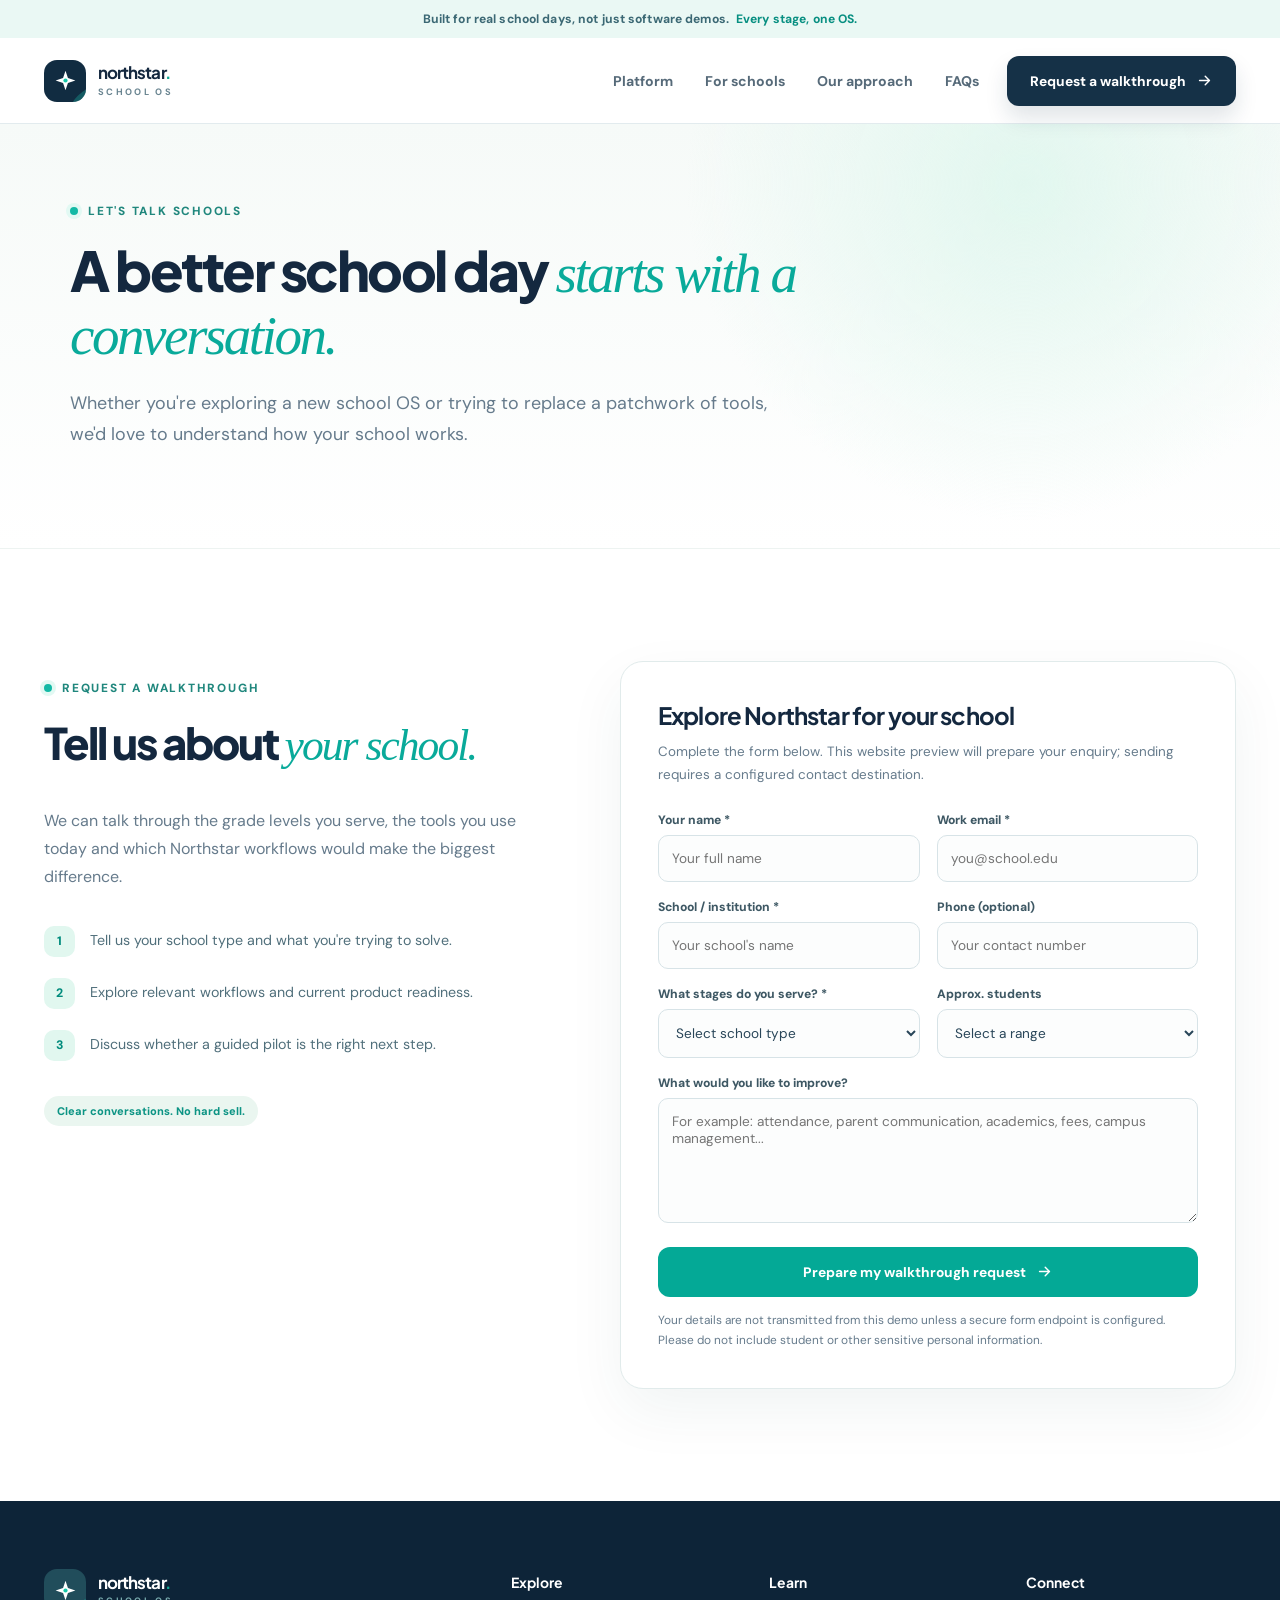
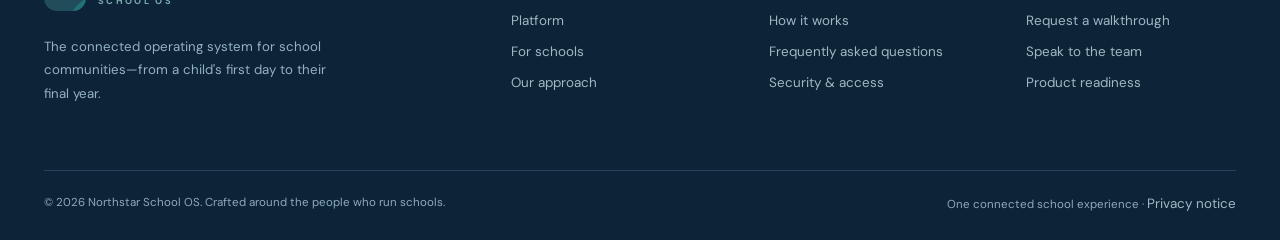
==== contact.html @ 140eb9c6 "Publish Northstar School OS marketing website" ====
<!doctype html><html lang="en"><head><meta charset="utf-8"><meta name="viewport" content="width=device-width, initial-scale=1"><meta name="theme-color" content="#14283f"><meta name="description" content="Explore Northstar School OS with a walkthrough conversation tailored to your school."><title>Request a Walkthrough | Northstar School OS</title><link rel="icon" type="image/svg+xml" href="assets/favicon.svg"><link rel="stylesheet" href="assets/styles.css"><script src="assets/site.js" defer></script></head><body><div class="topbar">Built for real school days, not just software demos. <span>Every stage, one OS.</span></div>
<header class="nav-wrap"><nav class="nav container" aria-label="Main navigation"><a class="logo" href="index.html" aria-label="Northstar School OS home"><span class="logo-mark"><svg width="23" height="23" viewBox="0 0 24 24" fill="none" aria-hidden="true"><path d="M12 1.7 14.55 9.45 22.3 12l-7.75 2.55L12 22.3l-2.55-7.75L1.7 12l7.75-2.55L12 1.7Z" fill="currentColor"/><circle cx="12" cy="12" r="2.2" fill="#17c7a9"/></svg></span><span class="logo-copy"><strong>northstar<span style="color:#10a994">.</span></strong><small>SCHOOL OS</small></span></a><div class="nav-links"><a href="platform.html" class="">Platform</a><a href="schools.html" class="">For schools</a><a href="approach.html" class="">Our approach</a><a href="index.html#faqs" class="">FAQs</a></div><div class="nav-actions"><a class="btn primary" href="contact.html">Request a walkthrough <svg width="18" height="18" viewBox="0 0 24 24" fill="none" stroke="currentColor" stroke-width="2" stroke-linecap="round" stroke-linejoin="round" aria-hidden="true"><path d="M5 12h14m-6-6 6 6-6 6"/></svg></a></div><button class="mobile-menu-btn" aria-label="Open menu" aria-expanded="false" aria-controls="mobile-menu" id="menu-toggle"><svg width="22" height="22" viewBox="0 0 24 24" fill="none" stroke="currentColor" stroke-width="2" stroke-linecap="round"><path d="M4 7h16M4 12h16M4 17h16"/></svg></button></nav><div id="mobile-menu" class="mobile-menu" aria-label="Mobile navigation"><a href="platform.html" class="">Platform</a><a href="schools.html" class="">For schools</a><a href="approach.html" class="">Our approach</a><a href="index.html#faqs" class="">FAQs</a><a class="btn primary" href="contact.html">Request a walkthrough <svg width="18" height="18" viewBox="0 0 24 24" fill="none" stroke="currentColor" stroke-width="2" stroke-linecap="round" stroke-linejoin="round" aria-hidden="true"><path d="M5 12h14m-6-6 6 6-6 6"/></svg></a></div></header><main id="main"><section class="page-hero compact"><div class="container"><span class="eyebrow">Let's talk schools</span><h1>A better school day <span class="serif">starts with a conversation.</span></h1><p>Whether you're exploring a new school OS or trying to replace a patchwork of tools, we'd love to understand how your school works.</p></div></section>
<section class="section"><div class="container contact-grid"><div class="contact-aside"><span class="eyebrow">Request a walkthrough</span><h2>Tell us about <span class="serif">your school.</span></h2><p>We can talk through the grade levels you serve, the tools you use today and which Northstar workflows would make the biggest difference.</p><div class="contact-steps"><div><i>1</i><p>Tell us your school type and what you're trying to solve.</p></div><div><i>2</i><p>Explore relevant workflows and current product readiness.</p></div><div><i>3</i><p>Discuss whether a guided pilot is the right next step.</p></div></div><span class="label-chip">Clear conversations. No hard sell.</span></div><div class="contact-form"><h3>Explore Northstar for your school</h3><p class="form-intro">Complete the form below. This website preview will prepare your enquiry; sending requires a configured contact destination.</p><form id="enquiry-form"><div class="form-grid"><div class="field"><label for="fullName">Your name *</label><input required id="fullName" name="fullName" autocomplete="name" placeholder="Your full name" maxlength="100"></div><div class="field"><label for="workEmail">Work email *</label><input required type="email" id="workEmail" name="workEmail" autocomplete="email" placeholder="you@school.edu" maxlength="150"></div><div class="field"><label for="schoolName">School / institution *</label><input required id="schoolName" name="schoolName" placeholder="Your school's name" maxlength="140"></div><div class="field"><label for="phone">Phone (optional)</label><input type="tel" id="phone" name="phone" autocomplete="tel" placeholder="Your contact number" maxlength="25"></div><div class="field"><label for="schoolType">What stages do you serve? *</label><select required id="schoolType" name="schoolType"><option value="" disabled selected>Select school type</option><option>Preschool / early years</option><option>Primary school</option><option>Middle / secondary</option><option>K–12 / all-through school</option><option>School group / multiple campuses</option><option>Other</option></select></div><div class="field"><label for="studentCount">Approx. students</label><select id="studentCount" name="studentCount"><option value="">Select a range</option><option>Under 200</option><option>200–500</option><option>501–1,000</option><option>1,001–3,000</option><option>3,000+</option></select></div><div class="field full"><label for="needs">What would you like to improve?</label><textarea id="needs" name="needs" maxlength="1600" placeholder="For example: attendance, parent communication, academics, fees, campus management..."></textarea></div></div><div class="form-foot"><button class="btn green" type="submit">Prepare my walkthrough request <svg width="18" height="18" viewBox="0 0 24 24" fill="none" stroke="currentColor" stroke-width="2" stroke-linecap="round" stroke-linejoin="round" aria-hidden="true"><path d="M5 12h14m-6-6 6 6-6 6"/></svg></button><p>Your details are not transmitted from this demo unless a secure form endpoint is configured. Please do not include student or other sensitive personal information.</p></div><div class="form-message" id="form-message" role="status" aria-live="polite"></div></form></div></div></section></main><footer class="footer"><div class="container"><div class="footer-grid"><div><a class="logo" href="index.html" aria-label="Northstar School OS home"><span class="logo-mark"><svg width="23" height="23" viewBox="0 0 24 24" fill="none" aria-hidden="true"><path d="M12 1.7 14.55 9.45 22.3 12l-7.75 2.55L12 22.3l-2.55-7.75L1.7 12l7.75-2.55L12 1.7Z" fill="currentColor"/><circle cx="12" cy="12" r="2.2" fill="#17c7a9"/></svg></span><span class="logo-copy"><strong>northstar<span style="color:#10a994">.</span></strong><small>SCHOOL OS</small></span></a><p class="footer-about">The connected operating system for school communities—from a child's first day to their final year.</p></div><div><h4>Explore</h4><a href="platform.html">Platform</a><a href="schools.html">For schools</a><a href="approach.html">Our approach</a></div><div><h4>Learn</h4><a href="index.html#how-it-works">How it works</a><a href="index.html#faqs">Frequently asked questions</a><a href="platform.html#security">Security & access</a></div><div><h4>Connect</h4><a href="contact.html">Request a walkthrough</a><a href="contact.html">Speak to the team</a><a href="platform.html#roadmap">Product readiness</a></div></div><div class="footer-bottom"><span>© <span id="year">2026</span> Northstar School OS. Crafted around the people who run schools.</span><span>One connected school experience · <a href="privacy.html">Privacy notice</a></span></div></div></footer></body></html>
---- assets/styles.css ----
@import url('https://fonts.googleapis.com/css2?family=DM+Sans:wght@400;500;600;700&family=Plus+Jakarta+Sans:wght@400;500;600;700;800&display=swap');
:root{--ink:#14283f;--ink2:#21364f;--muted:#667b8c;--line:#dce7eb;--cream:#f8faf8;--aqua:#09aa9a;--aqua2:#d9f5ef;--blue:#e9f1fa;--peach:#f8e9dd;--white:#fff;--dark:#10253c;--shadow:0 26px 80px rgba(26,59,76,.12);--radius:24px}*{box-sizing:border-box}html{scroll-behavior:smooth}body{margin:0;color:var(--ink);font-family:'DM Sans',Arial,sans-serif;background:#fff;-webkit-font-smoothing:antialiased}h1,h2,h3,h4,p{margin-top:0}h1,h2,h3,h4{font-family:'Plus Jakarta Sans',Arial,sans-serif;letter-spacing:-.045em}h1{font-size:clamp(3.15rem,5.2vw,5.75rem);line-height:1.06;font-weight:800}h2{font-size:clamp(2.25rem,3.45vw,3.9rem);line-height:1.13;font-weight:800}h3{font-size:1.3rem;line-height:1.35;letter-spacing:-.035em}p{line-height:1.75;color:var(--muted)}a{color:inherit;text-decoration:none}button,input,textarea,select{font:inherit}button{cursor:pointer}button:disabled{opacity:.6;cursor:not-allowed}:focus-visible{outline:3px solid #31c6ba;outline-offset:3px}.container{width:min(1192px,calc(100% - 64px));margin:0 auto}.serif{font-family:Georgia,serif;font-weight:400;font-style:italic;color:var(--aqua)}.eyebrow{display:inline-flex;align-items:center;gap:10px;margin-bottom:22px;font-size:.74rem;font-weight:800;letter-spacing:.15em;text-transform:uppercase;color:#20877d}.eyebrow:before{content:"";width:8px;height:8px;background:#13b9a5;border-radius:50%;box-shadow:0 0 0 4px #e2f9f3}.eyebrow.dark{color:#a4e6dc}.eyebrow.dark:before{box-shadow:0 0 0 4px #1d4b56}.topbar{height:38px;display:flex;justify-content:center;align-items:center;color:#3b6874;background:#eaf8f4;font-size:.76rem;font-weight:700;letter-spacing:.01em}.topbar span{margin-left:7px;color:#078f81}.nav-wrap{height:86px;background:rgba(255,255,255,.94);position:sticky;top:0;z-index:30;border-bottom:1px solid rgba(219,231,234,.8);backdrop-filter:blur(15px)}.nav{height:100%;display:flex;justify-content:space-between;align-items:center;gap:28px}.logo{display:inline-flex;align-items:center;gap:12px;min-width:max-content}.logo-mark{display:inline-grid;place-items:center;width:42px;height:42px;border-radius:13px;background:#112c41;color:#fff;position:relative;overflow:hidden}.logo-mark:after{content:"";position:absolute;width:52px;height:52px;left:23px;top:25px;border:11px solid rgba(31,209,184,.28);border-radius:50%}.logo-mark svg{position:relative;z-index:1}.logo-copy strong{display:block;font-family:'Plus Jakarta Sans';font-size:1.06rem;letter-spacing:-.055em;line-height:1.1}.logo-copy small{display:block;color:#6a8591;font-weight:700;font-size:.58rem;letter-spacing:.25em;margin-top:4px}.nav-links{display:flex;gap:32px;align-items:center;margin-left:auto}.nav-links a{color:#566a79;font-size:.88rem;font-weight:700;transition:.2s}.nav-links a:hover,.nav-links a.active{color:#058d80}.nav-actions{display:flex;align-items:center;gap:11px}.btn{display:inline-flex;justify-content:center;align-items:center;gap:10px;min-height:50px;padding:0 22px;border-radius:12px;border:1px solid transparent;font-weight:800;font-size:.86rem;transition:.23s;text-align:center;white-space:nowrap}.btn:hover{transform:translateY(-2px)}.btn.primary{background:#153147;color:#fff;box-shadow:0 12px 22px rgba(17,47,70,.13)}.btn.primary:hover{background:#1f485e}.btn.green{background:#04a996;color:#fff}.btn.green:hover{background:#069582}.btn.light{background:white;border-color:#d8e5e9;color:#204053}.btn.text{padding:0;background:none;color:#167f77;min-height:42px}.btn svg,.text-link svg{width:17px;height:17px}.mobile-menu-btn{border:0;background:#eaf4f2;border-radius:11px;width:43px;height:43px;color:#173d49;display:none;align-items:center;justify-content:center}.mobile-menu{display:none}.hero{position:relative;overflow:hidden;padding:92px 0 106px;background:radial-gradient(circle at 80% 22%,#e1f9f2 0%,transparent 34%),linear-gradient(180deg,#f8fcfa 0%,#fff 90%)}.hero .container{display:grid;grid-template-columns:minmax(0,1fr) minmax(0,1.04fr);align-items:center;gap:54px}.hero h1{margin-bottom:24px}.hero p.lead{font-size:1.09rem;line-height:1.75;max-width:525px;color:#5e7280}.hero .hero-ctas{display:flex;gap:12px;flex-wrap:wrap;margin:30px 0 32px}.hero-mini{display:flex;align-items:center;gap:16px;font-size:.82rem;color:#657d88}.hero-mini svg{width:18px;height:18px;color:#01a994}.mini-line{height:20px;width:1px;background:#d4e1e3}.hero-visual{min-width:0;position:relative;padding:34px 4px 40px 15px}.glow-orb{position:absolute;background:#d6f1e7;width:510px;height:510px;top:-35px;right:-80px;border-radius:50%;z-index:0}.orb-ring{position:absolute;border:1px solid rgba(26,134,127,.19);width:570px;height:570px;top:-65px;right:-110px;border-radius:50%}.dashboard{position:relative;z-index:2;border:1px solid #e2e7e7;border-radius:21px;background:white;box-shadow:var(--shadow);overflow:hidden;transform:rotate(-1.4deg)}.browser-top{height:43px;display:flex;align-items:center;justify-content:space-between;padding:0 16px;background:#f8fafb;border-bottom:1px solid #e7eff2}.browser-dots{display:flex;gap:5px}.browser-dots i{width:7px;height:7px;border-radius:50%;background:#d0dce3}.browser-dots i:first-child{background:#edaa9c}.browser-dots i:nth-child(2){background:#f2d59d}.browser-dots i:nth-child(3){background:#91d3c2}.browser-top span{font-size:.62rem;color:#8198a4;font-weight:700}.dash-shell{display:grid;grid-template-columns:117px 1fr;min-height:368px}.dash-side{background:#f7fafb;border-right:1px solid #e9eff1;padding:20px 10px}.dash-brand{font-family:'Plus Jakarta Sans';font-weight:800;letter-spacing:-.05em;font-size:.84rem;display:flex;align-items:center;gap:5px;margin:0 0 25px 6px}.dash-brand span{color:#00a78d}.dash-nav{display:flex;gap:9px;align-items:center;font-size:.62rem;font-weight:700;color:#8497a2;padding:9px 10px;margin-bottom:7px;border-radius:7px}.dash-nav.active{color:#047e72;background:#dff6f0}.dash-nav b{height:10px;width:10px;border-radius:3px;background:#b5c9ce;display:block}.dash-nav.active b{background:#11ad9e}.dash-main{padding:20px;background:#fff}.dash-head{display:flex;justify-content:space-between;align-items:center;margin-bottom:16px}.dash-head strong{font-size:1rem;letter-spacing:-.04em}.dash-head small{font-size:.61rem;color:#8ba0aa}.dash-badge{padding:6px 8px;background:#dff8f0;border-radius:20px;color:#0b8b76;font-size:.53rem;font-weight:800}.metrics{display:grid;grid-template-columns:repeat(3,1fr);gap:9px}.metric{background:#f5f9fa;border:1px solid #e9eef0;border-radius:10px;padding:11px}.metric span{color:#7993a0;font-size:.55rem;display:block;margin-bottom:6px}.metric strong{color:#19364c;font-size:1.08rem;font-family:'Plus Jakarta Sans';letter-spacing:-.04em}.metric small{color:#129c83;font-size:.54rem}.dash-bottom{display:grid;grid-template-columns:1.16fr .84fr;gap:11px;margin-top:12px}.dash-card{border:1px solid #edf0f2;border-radius:11px;padding:13px;min-width:0}.dash-card header{display:flex;align-items:center;justify-content:space-between;margin-bottom:12px}.dash-card header strong{font-size:.65rem}.dash-card header small{font-size:.51rem;color:#9ab0b8}.bars{height:106px;display:flex;align-items:flex-end;justify-content:space-between;gap:7px;padding-bottom:17px;border-bottom:1px solid #edf2f3}.bar{height:var(--height);flex:1;position:relative;border-radius:4px 4px 0 0;background:#d1e9e5}.bar.highlight{background:linear-gradient(#2fc4a9,#059b8c)}.bar:after{content:attr(data-label);position:absolute;bottom:-14px;left:50%;transform:translateX(-50%);font-size:.46rem;color:#9baab3}.activity{display:flex;gap:8px;align-items:flex-start;margin:12px 0}.activity i{flex:0 0 auto;width:21px;height:21px;background:#e0f4ed;border-radius:7px;display:grid;place-items:center;color:#18a993;font-style:normal;font-size:.65rem}.activity:nth-child(3) i{background:#eaf1ff;color:#598ad4}.activity:nth-child(4) i{background:#fdefe3;color:#c88d52}.activity strong{display:block;font-size:.57rem;line-height:1.45;color:#385467}.activity small{display:block;font-size:.49rem;color:#9aabb3;margin-top:3px}.float-card{position:absolute;z-index:4;background:#fff;border:1px solid #e1ede9;box-shadow:0 15px 45px rgba(18,46,50,.13);border-radius:13px;padding:12px 15px;display:flex;gap:11px;align-items:center;transform:rotate(3deg)}.float-card.left{bottom:18px;left:-20px}.float-card.right{top:37px;right:-30px;transform:rotate(4deg)}.float-card i{width:35px;height:35px;display:grid;place-items:center;background:#e1f8f2;color:#049a82;border-radius:10px;font-size:1.3rem;font-style:normal}.float-card strong{display:block;font-size:.72rem}.float-card small{display:block;font-size:.64rem;color:#789198;margin-top:3px}.visual-disclaimer{position:absolute;bottom:-7px;right:3px;z-index:3;font-size:.63rem;color:#91a5a8}.strip{background:#f4f9f7;padding:29px 0;border-top:1px solid #eaf0ef;border-bottom:1px solid #eaf0ef}.strip-inner{display:flex;align-items:center;gap:42px;justify-content:space-between}.strip-inner>p{font-size:.75rem;color:#87999f;font-weight:800;letter-spacing:.1em;text-transform:uppercase;max-width:160px;line-height:1.6;margin:0}.strip-points{display:flex;gap:38px;align-items:center;flex-wrap:wrap}.strip-points span{display:flex;align-items:center;gap:9px;font-size:.86rem;font-weight:800;color:#456574}.strip-points svg{width:20px;height:20px;color:#089c88}.section{padding:112px 0}.section.alt{background:#f8fbfa}.section-head{max-width:710px;margin-bottom:48px}.section-head.center{text-align:center;margin:0 auto 50px}.section-head p{font-size:1.05rem;max-width:640px}.grid{display:grid;gap:18px}.grid.cols3{grid-template-columns:repeat(3,minmax(0,1fr))}.grid.cols4{grid-template-columns:repeat(4,minmax(0,1fr))}.feature-card{border:1px solid #e4ecee;border-radius:20px;padding:30px;background:white;min-height:244px;transition:.25s;position:relative;overflow:hidden}.feature-card:hover{box-shadow:0 18px 40px rgba(22,48,57,.09);transform:translateY(-3px);border-color:#c8e9de}.icon-box{width:48px;height:48px;display:grid;place-items:center;border-radius:14px;background:#e4f8f1;color:#079d8f;margin-bottom:24px}.icon-box.blue{background:#e8f0ff;color:#5380b9}.icon-box.peach{background:#fff0e5;color:#c58458}.icon-box.purple{background:#f0e9ff;color:#8669b9}.icon-box svg{width:24px;height:24px}.feature-card h3{font-size:1.09rem;margin-bottom:9px}.feature-card p{font-size:.86rem;margin:0;line-height:1.65}.feature-card .tiny-tag{position:absolute;top:32px;right:24px;background:#f1f6f6;color:#8aa0a5;border-radius:6px;font-size:.61rem;font-weight:700;padding:6px 8px}.two-tone{background:linear-gradient(135deg,#e8f7f2,#f8fcfa);border:1px solid #d7ece4;border-radius:28px;padding:60px}.stages-layout{display:grid;grid-template-columns:.8fr 1.2fr;gap:60px;align-items:center}.stages-tabs{display:flex;flex-direction:column;gap:11px}.stage-tab{width:100%;display:flex;justify-content:space-between;align-items:center;text-align:left;padding:19px 20px;background:rgba(255,255,255,.48);color:#547082;border:1px solid transparent;border-radius:12px;font-family:'Plus Jakarta Sans';font-weight:800;transition:.2s}.stage-tab:hover{background:#fff}.stage-tab.active{background:#fff;color:#11384a;border-color:#d5e5e4;box-shadow:0 10px 25px rgba(25,81,70,.07)}.stage-tab .tab-arrow{font-size:1.2rem;color:#8eada9}.stage-panel{background:#fff;padding:40px;border:1px solid #dde9e8;border-radius:22px;min-height:379px;box-shadow:0 16px 42px rgba(23,67,60,.06)}.stage-label{display:inline-flex;border-radius:100px;background:#effaf6;color:#139a86;font-size:.67rem;font-weight:800;padding:7px 12px;text-transform:uppercase;letter-spacing:.08em}.stage-panel h3{font-size:2rem;margin:22px 0 14px}.stage-panel p{max-width:460px}.check-list{list-style:none;margin:26px 0 0;padding:0;display:grid;gap:13px}.check-list li{display:flex;align-items:center;gap:12px;font-size:.87rem;font-weight:700;color:#476374}.check-list li:before{content:'✓';display:inline-grid;place-items:center;flex:0 0 auto;width:21px;height:21px;color:#048e7b;background:#dff8ef;border-radius:100px;font-weight:900}.small-note{font-size:.75rem;color:#889b9f;margin-top:18px}.dark-section{background:#112b42;position:relative;overflow:hidden;color:#fff}.dark-section:before{content:"";position:absolute;width:650px;height:650px;border:1px solid #2b5360;border-radius:50%;right:-330px;top:-240px;box-shadow:0 0 0 85px rgba(43,83,96,.12),0 0 0 170px rgba(43,83,96,.08)}.dark-section h2,.dark-section h3{color:#fff}.dark-section p{color:#b6cbd2}.dark-section .section-head{position:relative}.role-rail{display:flex;flex-wrap:wrap;gap:10px;margin:38px 0 25px;position:relative}.role-tab{padding:12px 18px;background:#1c3b50;color:#a7c3ce;border:1px solid #315369;border-radius:12px;font-size:.87rem;font-weight:800}.role-tab:hover,.role-tab.active{background:#d4f5e9;border-color:#d4f5e9;color:#12685f}.role-panel{background:#17394e;display:grid;grid-template-columns:1fr .9fr;gap:60px;padding:42px;border:1px solid #31576a;border-radius:22px;position:relative;align-items:center}.role-panel h3{font-size:2rem;margin:14px 0}.role-panel ul{list-style:none;padding:0;display:grid;gap:13px;margin:20px 0}.role-panel li{display:flex;gap:11px;color:#d9e8e7;font-size:.89rem;align-items:center}.role-panel li:before{content:'✓';width:22px;height:22px;flex:0 0 auto;display:grid;place-items:center;border-radius:50%;background:#2c6d69;font-size:.75rem}.role-art{min-height:254px;background:#f5faf8;border-radius:16px;padding:20px;color:#234154}.role-art .role-art-top{display:flex;justify-content:space-between;font-size:.75rem;font-weight:800;padding:5px 0 14px;border-bottom:1px solid #dce6e5}.role-art .role-art-top span{color:#00a991}.role-rows{margin-top:14px}.role-row{display:flex;justify-content:space-between;align-items:center;padding:12px 0;border-bottom:1px solid #e4eeee;font-size:.77rem;font-weight:700}.role-row:last-child{border-bottom:0}.role-row span{display:flex;align-items:center;gap:10px}.role-row span i{width:26px;height:26px;border-radius:8px;display:inline-grid;place-items:center;background:#e2f5ee;font-size:.8rem;font-style:normal}.role-row strong{color:#0c9b86;font-size:.71rem}.role-row strong.neutral{color:#6e8d97}.workflow{counter-reset:step;display:grid;grid-template-columns:repeat(4,minmax(0,1fr));gap:20px}.workflow article{position:relative;padding:20px 16px 20px 0}.workflow article:before{counter-increment:step;content:'0' counter(step);color:#05a795;font-size:.79rem;font-family:'Plus Jakarta Sans';font-weight:800;letter-spacing:.1em}.workflow article:after{content:'';position:absolute;top:29px;left:50px;right:0;height:1px;background:#d6e5e3}.workflow article:last-child:after{display:none}.workflow h3{margin:20px 0 12px;font-size:1.18rem}.workflow p{font-size:.85rem}.quote-band{padding:65px 0;background:#eaf8f3;text-align:center}.quote-band blockquote{font-family:'Plus Jakarta Sans';font-size:clamp(1.5rem,2.8vw,2.8rem);font-weight:800;letter-spacing:-.045em;line-height:1.4;max-width:940px;margin:0 auto}.quote-band span{color:#039985}.faq-grid{display:grid;grid-template-columns:.72fr 1.28fr;gap:80px}.faq-list{display:grid;gap:11px}.faq-item{background:#fff;border:1px solid #e3ebed;border-radius:14px;overflow:hidden}.faq-question{width:100%;padding:20px 21px;text-align:left;border:0;background:none;color:#213b4d;font-weight:800;display:flex;justify-content:space-between;align-items:center;gap:20px;font-size:.94rem}.faq-question svg{flex:0 0 auto;width:18px;height:18px;transition:transform .2s}.faq-item.open .faq-question svg{transform:rotate(45deg)}.faq-answer{display:none;padding:0 21px 20px;color:#617784;font-size:.88rem;line-height:1.7}.faq-item.open .faq-answer{display:block}.cta-area{padding:85px 0;background:#f9fbfb}.cta-panel{background:linear-gradient(115deg,#12334a,#174b58);padding:70px 80px;border-radius:26px;color:#fff;position:relative;overflow:hidden;display:flex;align-items:center;justify-content:space-between;gap:50px}.cta-panel:after{content:'✦';position:absolute;font-size:360px;line-height:1;color:#3a7773;right:21%;top:-140px;opacity:.16;pointer-events:none}.cta-panel h2{font-size:clamp(2rem,3.3vw,3.5rem);margin:0 0 18px;max-width:640px}.cta-panel p{color:#bdced3;margin:0;max-width:490px}.cta-panel .btn{z-index:1;position:relative;flex:0 0 auto}.footer{background:#0d2438;padding:68px 0 28px;color:#fff}.footer-grid{display:grid;grid-template-columns:2fr repeat(3,1fr);gap:48px}.footer .logo-mark{background:#214d5b}.footer .logo-copy small{color:#78aaad}.footer-about{font-size:.83rem;color:#95b2bf;max-width:290px;margin-top:24px}.footer h4{font-size:.87rem;letter-spacing:0;margin:5px 0 21px}.footer a:not(.logo){display:block;color:#9fb9c3;font-size:.84rem;margin:0 0 14px}.footer a:hover{color:#fff}.footer-bottom{display:flex;justify-content:space-between;gap:24px;border-top:1px solid #274257;margin-top:52px;padding-top:24px;color:#8dabb8;font-size:.72rem}.footer-bottom a{display:inline!important;margin:0!important}.page-hero{background:radial-gradient(circle at 80% 14%,#e2f7ef,transparent 31%),linear-gradient(#f6faf8,#fff);padding:84px 0 95px;border-bottom:1px solid #edf3f1}.page-hero .container{max-width:1140px}.page-hero h1{max-width:850px;font-size:clamp(3rem,5vw,5.4rem);margin:0 0 22px}.page-hero p{max-width:700px;font-size:1.12rem}.page-hero .hero-ctas{display:flex;gap:12px;margin-top:25px}.page-hero.compact{padding:75px 0 80px}.page-hero.compact h1{font-size:clamp(2.7rem,4.3vw,4.75rem)}.platform-grid{display:grid;grid-template-columns:repeat(2,minmax(0,1fr));gap:19px}.platform-feature{padding:32px;border-radius:20px;border:1px solid #e1ebec;background:#fff;min-height:230px;display:flex;gap:23px}.platform-feature .icon-box{flex:0 0 54px;margin:0}.platform-feature h3{font-size:1.24rem}.platform-feature p{font-size:.88rem}.platform-feature small{display:inline-block;margin-top:4px;font-size:.72rem;font-weight:800;color:#139b8a;letter-spacing:.02em}.callout{background:#eaf8f2;border:1px solid #d4ebe3;padding:35px 42px;border-radius:20px;margin-top:32px;display:flex;justify-content:space-between;align-items:center;gap:30px}.callout p{margin:8px 0 0}.safety-grid{display:grid;grid-template-columns:.85fr 1.15fr;gap:70px;align-items:center}.safety-visual{background:#102b41;border-radius:26px;padding:44px;color:#fff;min-height:390px;position:relative;overflow:hidden}.safety-visual:before{content:'';position:absolute;inset:30px;border:1px solid #36576b;border-radius:23px}.safety-visual .lock{width:75px;height:75px;background:#2a5762;display:grid;place-items:center;margin:23px auto 30px;border-radius:23px;color:#9defd9}.safety-visual .lock svg{width:37px;height:37px}.safety-visual h3{text-align:center;font-size:1.65rem;max-width:300px;margin:0 auto 20px;line-height:1.4}.safety-visual p{text-align:center;font-size:.85rem;color:#afc9ce}.safety-visual .pill-row{display:flex;justify-content:center;gap:8px;flex-wrap:wrap;margin-top:28px}.safety-visual .pill-row span{font-size:.68rem;color:#b2eade;border:1px solid #42756d;padding:9px 11px;border-radius:50px}.content-list{display:grid;gap:20px;margin-top:30px}.content-list div{display:flex;gap:16px}.content-list .icon-box{margin:0;flex:0 0 42px;width:42px;height:42px;border-radius:12px}.content-list h3{margin-bottom:5px;font-size:1.04rem}.content-list p{font-size:.85rem;margin:0}.solution-cards{display:grid;grid-template-columns:repeat(3,1fr);gap:18px}.solution-card{padding:32px;border-radius:21px;border:1px solid #e0eae9;background:#fff}.solution-card h3{font-size:1.45rem}.solution-card p{font-size:.89rem}.solution-card ul{list-style:none;padding:0;margin:22px 0;display:grid;gap:12px}.solution-card li{font-size:.84rem;color:#435c6a;display:flex;gap:8px;align-items:flex-start}.solution-card li:before{content:'✦';color:#13af9c}.solution-card .text-link{color:#079784;font-size:.85rem;font-weight:800}.solution-card.featured{background:#12354a;color:white;border-color:#12354a}.solution-card.featured p,.solution-card.featured li{color:#c1d7d7}.solution-card.featured .text-link{color:#80e6cf}.solution-card.featured .icon-box{background:#24566a;color:#90edce}.outcome-columns{display:grid;grid-template-columns:repeat(2,1fr);gap:28px}.outcome{display:flex;align-items:start;gap:18px;padding:22px;background:#fff;border:1px solid #e3efee;border-radius:16px}.outcome .icon-box{flex:0 0 43px;width:43px;height:43px;margin:0;border-radius:12px}.outcome h3{font-size:1.1rem;margin-bottom:7px}.outcome p{font-size:.85rem;margin:0}.manifesto{display:grid;grid-template-columns:1fr 1fr;gap:68px;align-items:center}.manifesto-big{background:#e9f7f2;border-radius:27px;padding:55px}.manifesto-big p{font-size:clamp(1.5rem,2.9vw,2.65rem);font-weight:800;font-family:'Plus Jakarta Sans';letter-spacing:-.04em;color:#24465a;line-height:1.42;margin:0}.manifesto-big span{color:#009b8c}.principles{display:grid;gap:15px}.principle{padding:22px 0;border-bottom:1px solid #dfebea;display:flex;gap:19px}.principle span{font-family:'Plus Jakarta Sans';font-size:.85rem;font-weight:800;color:#05a695}.principle h3{margin:0 0 7px}.principle p{font-size:.87rem;margin:0}.contact-grid{display:grid;grid-template-columns:.9fr 1.1fr;gap:72px;align-items:start}.contact-aside{padding-top:15px}.contact-aside h2{font-size:clamp(2.3rem,3.4vw,3.6rem)}.contact-steps{margin:35px 0;display:grid;gap:21px}.contact-steps div{display:flex;gap:15px;align-items:start}.contact-steps i{width:31px;height:31px;display:grid;place-items:center;background:#e1f7ef;color:#028c7d;border-radius:10px;font-weight:800;font-style:normal;flex:0 0 auto;font-size:.77rem}.contact-steps p{margin:2px 0 0;color:#506f7b;font-size:.89rem}.contact-form{padding:37px;background:#fff;border:1px solid #e1ebeb;border-radius:23px;box-shadow:0 22px 60px rgba(23,69,66,.06)}.contact-form h3{font-size:1.5rem;margin-bottom:8px}.form-intro{font-size:.84rem;margin-bottom:25px}.form-grid{display:grid;grid-template-columns:1fr 1fr;gap:17px}.field{display:flex;flex-direction:column;gap:7px}.field.full{grid-column:1/-1}.field label{font-weight:800;font-size:.76rem;color:#3e5864}.field input,.field select,.field textarea{width:100%;border:1px solid #d7e3e7;border-radius:10px;background:#fcfdfd;color:#294659;padding:14px 13px;font-size:.85rem;outline:0;transition:.2s}.field textarea{min-height:125px;resize:vertical}.field input:focus,.field textarea:focus,.field select:focus{border-color:#04a38f;box-shadow:0 0 0 3px #dbf6ef}.form-foot{margin-top:24px}.form-foot button{width:100%}.form-foot p{font-size:.74rem;margin:13px 0 0}.form-message{margin-top:16px;padding:16px;background:#eff9f6;color:#136f62;border:1px solid #bfe6da;border-radius:12px;font-size:.84rem;line-height:1.7;display:none}.form-message.visible{display:block}.label-chip{background:#eaf6f0;color:#0c9484;padding:8px 13px;border-radius:30px;display:inline-flex;font-size:.69rem;font-weight:800;margin-bottom:24px}.legal-content{max-width:760px}.legal-content h2{font-size:2rem;margin:34px 0 14px}.legal-content p,.legal-content li{font-size:.94rem}.legal-content ul{padding-left:23px}.notfound{text-align:center;padding:120px 20px}.notfound h1{font-size:5rem}.muted{color:#7d9299}.text-link{display:inline-flex;align-items:center;gap:7px;font-weight:800;color:#029d8d;font-size:.89rem}.text-link:hover{text-decoration:underline}.mobile-only{display:none}@media (max-width:1080px){.nav-links{gap:20px}.nav-actions .btn{padding:0 15px}.hero .container{gap:20px}.hero-visual{transform:scale(.95);transform-origin:center}.float-card.right{right:-6px}.feature-card{padding:24px}.cta-panel{padding:58px}.footer-grid{gap:30px}}@media (max-width:900px){.container{width:min(100% - 42px,680px)}.nav-links,.nav-actions{display:none}.mobile-menu-btn{display:flex;margin-left:auto}.mobile-menu.open{display:flex;position:absolute;top:86px;left:0;right:0;background:white;flex-direction:column;padding:15px 22px 25px;box-shadow:0 25px 35px rgba(13,42,47,.13);border-bottom:1px solid #e1e9e9}.mobile-menu a{padding:13px 8px;font-size:.95rem;font-weight:800;color:#345366}.mobile-menu .btn{margin-top:10px}.hero{padding:75px 0 65px}.hero .container{grid-template-columns:1fr}.hero h1{max-width:670px}.hero p.lead{max-width:600px}.hero-visual{margin:5px auto 0;max-width:560px;width:100%;transform:none}.grid.cols3{grid-template-columns:repeat(2,1fr)}.grid.cols4{grid-template-columns:repeat(2,1fr)}.strip-inner{gap:22px;align-items:start;flex-direction:column}.stages-layout,.faq-grid,.role-panel,.manifesto,.safety-grid,.contact-grid{grid-template-columns:1fr;gap:35px}.stage-panel{min-height:0}.two-tone{padding:34px}.workflow{grid-template-columns:repeat(2,1fr)}.workflow article:nth-child(2):after{display:none}.footer-grid{grid-template-columns:1fr 1fr}.footer-grid>div:first-child{grid-column:1/-1}.cta-panel{display:block}.cta-panel .btn{margin-top:30px}.platform-grid,.outcome-columns{grid-template-columns:1fr}.solution-cards{grid-template-columns:1fr 1fr}.page-hero{padding:75px 0}.section{padding:80px 0}}@media (max-width:600px){.container{width:calc(100% - 36px)}.topbar{font-size:.62rem}.nav-wrap{height:72px}.nav{gap:8px}.logo-mark{width:38px;height:38px}.logo-copy strong{font-size:.95rem}.mobile-menu.open{top:72px}.hero{padding:59px 0 68px}.hero h1{font-size:clamp(2.55rem,12vw,3.75rem);letter-spacing:-.055em}.hero p.lead{font-size:1rem}.hero .hero-ctas{flex-direction:column;align-items:stretch}.hero-mini{flex-wrap:wrap;gap:11px}.hero-visual{padding:20px 0 28px}.glow-orb{width:350px;height:350px;right:-15px;top:-3px}.orb-ring{width:380px;height:380px;right:-30px;top:-18px}.dashboard{transform:none}.dash-shell{grid-template-columns:82px 1fr;min-height:0}.dash-side{padding:16px 5px}.dash-brand{font-size:.6rem;margin-left:4px}.dash-nav{padding:9px 3px;font-size:.48rem;gap:4px}.dash-nav b{height:7px;width:7px}.dash-main{padding:12px}.dash-head strong{font-size:.78rem}.dash-head small{font-size:.46rem}.dash-badge{font-size:.46rem}.metrics{gap:5px}.metric{padding:7px;border-radius:6px}.metric span{font-size:.47rem}.metric strong{font-size:.79rem}.metric small{font-size:.43rem}.dash-bottom{gap:5px;margin-top:7px}.dash-card{padding:8px;border-radius:6px}.dash-card header strong{font-size:.53rem}.dash-card header small{font-size:.45rem}.bars{gap:3px;height:92px}.activity{margin:8px 0;gap:5px}.activity i{height:15px;width:15px;font-size:.43rem}.activity strong{font-size:.42rem}.activity small{font-size:.38rem}.float-card{padding:7px 9px;gap:6px}.float-card.left{left:-8px;bottom:0}.float-card.right{right:-8px;top:7px}.float-card i{width:24px;height:24px;font-size:.8rem;border-radius:7px}.float-card strong{font-size:.52rem}.float-card small{font-size:.45rem}.visual-disclaimer{bottom:-16px;right:0}.section{padding:71px 0}.section-head{margin-bottom:35px}.section-head h2{font-size:clamp(2.1rem,9vw,3rem)}.grid.cols3,.grid.cols4,.solution-cards{grid-template-columns:1fr}.feature-card{min-height:0;padding:27px}.two-tone{padding:22px;border-radius:20px}.stages-tabs{gap:7px}.stage-tab{padding:15px}.stage-panel{padding:24px}.stage-panel h3{font-size:1.6rem}.dark-section .role-rail{display:grid;grid-template-columns:1fr 1fr}.role-tab{padding:12px 7px;font-size:.76rem}.role-panel{padding:24px;gap:20px}.role-panel h3{font-size:1.65rem}.role-art{min-height:0;padding:15px}.workflow{grid-template-columns:1fr;gap:3px}.workflow article:after{display:none}.quote-band{padding:47px 0}.faq-grid{gap:23px}.cta-area{padding:50px 0}.cta-panel{padding:37px 27px;border-radius:20px}.cta-panel h2{font-size:2.2rem}.footer{padding:55px 0 25px}.footer-grid{grid-template-columns:1fr 1fr;gap:30px 20px}.footer-grid>div:first-child{grid-column:1/-1}.footer-bottom{flex-direction:column;gap:10px}.page-hero{padding:60px 0 64px}.page-hero h1{font-size:clamp(2.5rem,10.5vw,3.75rem)}.page-hero .hero-ctas{flex-direction:column;align-items:stretch}.platform-feature{padding:23px;gap:16px}.platform-feature .icon-box{flex-basis:42px;width:42px;height:42px}.callout{padding:25px;display:block}.callout .btn{margin-top:24px}.safety-visual{padding:27px;min-height:330px}.manifesto-big{padding:32px}.contact-form{padding:22px}.form-grid{grid-template-columns:1fr}.field.full{grid-column:auto}.contact-aside h2{font-size:2.4rem}}
@media(prefers-reduced-motion:reduce){*,*:before,*:after{scroll-behavior:auto!important;transition-duration:.01ms!important;animation-duration:.01ms!important}}
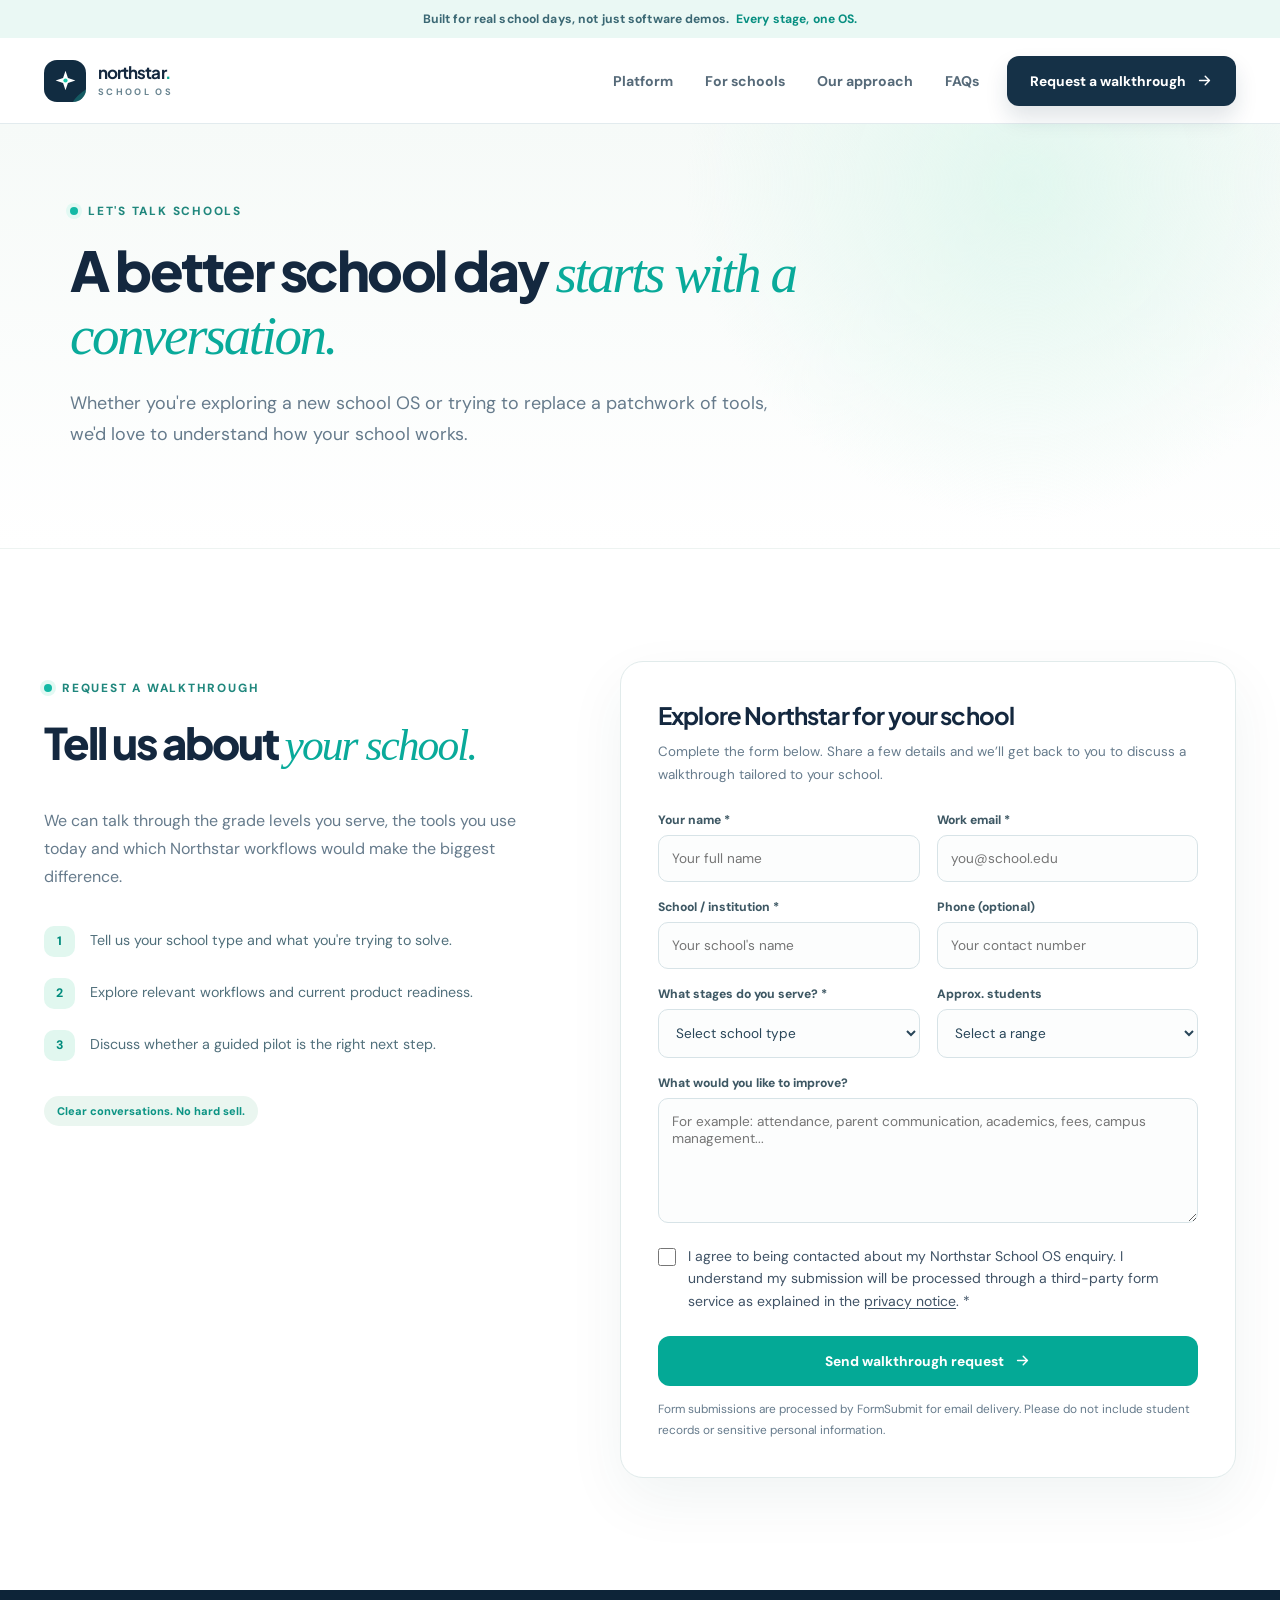
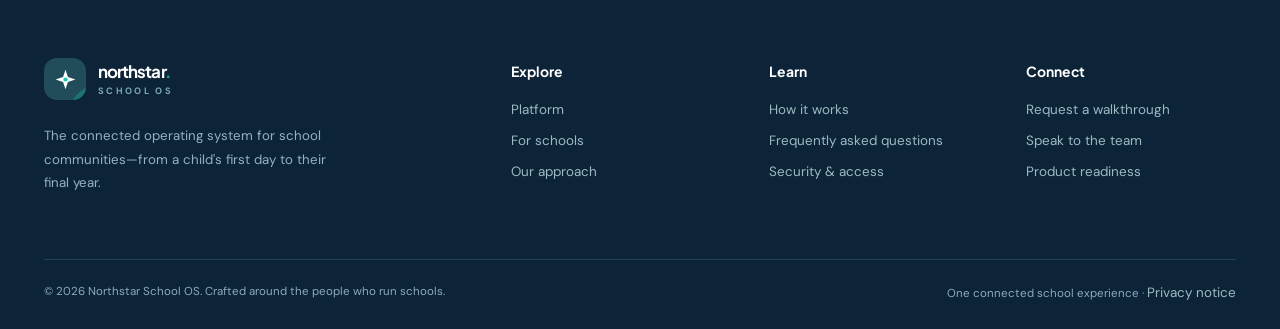
==== commit b1d9081b: "Publish Northstar School OS marketing website" ====
--- a/contact.html
+++ b/contact.html
@@ -1,3 +1,8 @@
 <!doctype html><html lang="en"><head><meta charset="utf-8"><meta name="viewport" content="width=device-width, initial-scale=1"><meta name="theme-color" content="#14283f"><meta name="description" content="Explore Northstar School OS with a walkthrough conversation tailored to your school."><title>Request a Walkthrough | Northstar School OS</title><link rel="icon" type="image/svg+xml" href="assets/favicon.svg"><link rel="stylesheet" href="assets/styles.css"><script src="assets/site.js" defer></script></head><body><div class="topbar">Built for real school days, not just software demos. <span>Every stage, one OS.</span></div>
 <header class="nav-wrap"><nav class="nav container" aria-label="Main navigation"><a class="logo" href="index.html" aria-label="Northstar School OS home"><span class="logo-mark"><svg width="23" height="23" viewBox="0 0 24 24" fill="none" aria-hidden="true"><path d="M12 1.7 14.55 9.45 22.3 12l-7.75 2.55L12 22.3l-2.55-7.75L1.7 12l7.75-2.55L12 1.7Z" fill="currentColor"/><circle cx="12" cy="12" r="2.2" fill="#17c7a9"/></svg></span><span class="logo-copy"><strong>northstar<span style="color:#10a994">.</span></strong><small>SCHOOL OS</small></span></a><div class="nav-links"><a href="platform.html" class="">Platform</a><a href="schools.html" class="">For schools</a><a href="approach.html" class="">Our approach</a><a href="index.html#faqs" class="">FAQs</a></div><div class="nav-actions"><a class="btn primary" href="contact.html">Request a walkthrough <svg width="18" height="18" viewBox="0 0 24 24" fill="none" stroke="currentColor" stroke-width="2" stroke-linecap="round" stroke-linejoin="round" aria-hidden="true"><path d="M5 12h14m-6-6 6 6-6 6"/></svg></a></div><button class="mobile-menu-btn" aria-label="Open menu" aria-expanded="false" aria-controls="mobile-menu" id="menu-toggle"><svg width="22" height="22" viewBox="0 0 24 24" fill="none" stroke="currentColor" stroke-width="2" stroke-linecap="round"><path d="M4 7h16M4 12h16M4 17h16"/></svg></button></nav><div id="mobile-menu" class="mobile-menu" aria-label="Mobile navigation"><a href="platform.html" class="">Platform</a><a href="schools.html" class="">For schools</a><a href="approach.html" class="">Our approach</a><a href="index.html#faqs" class="">FAQs</a><a class="btn primary" href="contact.html">Request a walkthrough <svg width="18" height="18" viewBox="0 0 24 24" fill="none" stroke="currentColor" stroke-width="2" stroke-linecap="round" stroke-linejoin="round" aria-hidden="true"><path d="M5 12h14m-6-6 6 6-6 6"/></svg></a></div></header><main id="main"><section class="page-hero compact"><div class="container"><span class="eyebrow">Let's talk schools</span><h1>A better school day <span class="serif">starts with a conversation.</span></h1><p>Whether you're exploring a new school OS or trying to replace a patchwork of tools, we'd love to understand how your school works.</p></div></section>
-<section class="section"><div class="container contact-grid"><div class="contact-aside"><span class="eyebrow">Request a walkthrough</span><h2>Tell us about <span class="serif">your school.</span></h2><p>We can talk through the grade levels you serve, the tools you use today and which Northstar workflows would make the biggest difference.</p><div class="contact-steps"><div><i>1</i><p>Tell us your school type and what you're trying to solve.</p></div><div><i>2</i><p>Explore relevant workflows and current product readiness.</p></div><div><i>3</i><p>Discuss whether a guided pilot is the right next step.</p></div></div><span class="label-chip">Clear conversations. No hard sell.</span></div><div class="contact-form"><h3>Explore Northstar for your school</h3><p class="form-intro">Complete the form below. This website preview will prepare your enquiry; sending requires a configured contact destination.</p><form id="enquiry-form"><div class="form-grid"><div class="field"><label for="fullName">Your name *</label><input required id="fullName" name="fullName" autocomplete="name" placeholder="Your full name" maxlength="100"></div><div class="field"><label for="workEmail">Work email *</label><input required type="email" id="workEmail" name="workEmail" autocomplete="email" placeholder="you@school.edu" maxlength="150"></div><div class="field"><label for="schoolName">School / institution *</label><input required id="schoolName" name="schoolName" placeholder="Your school's name" maxlength="140"></div><div class="field"><label for="phone">Phone (optional)</label><input type="tel" id="phone" name="phone" autocomplete="tel" placeholder="Your contact number" maxlength="25"></div><div class="field"><label for="schoolType">What stages do you serve? *</label><select required id="schoolType" name="schoolType"><option value="" disabled selected>Select school type</option><option>Preschool / early years</option><option>Primary school</option><option>Middle / secondary</option><option>K–12 / all-through school</option><option>School group / multiple campuses</option><option>Other</option></select></div><div class="field"><label for="studentCount">Approx. students</label><select id="studentCount" name="studentCount"><option value="">Select a range</option><option>Under 200</option><option>200–500</option><option>501–1,000</option><option>1,001–3,000</option><option>3,000+</option></select></div><div class="field full"><label for="needs">What would you like to improve?</label><textarea id="needs" name="needs" maxlength="1600" placeholder="For example: attendance, parent communication, academics, fees, campus management..."></textarea></div></div><div class="form-foot"><button class="btn green" type="submit">Prepare my walkthrough request <svg width="18" height="18" viewBox="0 0 24 24" fill="none" stroke="currentColor" stroke-width="2" stroke-linecap="round" stroke-linejoin="round" aria-hidden="true"><path d="M5 12h14m-6-6 6 6-6 6"/></svg></button><p>Your details are not transmitted from this demo unless a secure form endpoint is configured. Please do not include student or other sensitive personal information.</p></div><div class="form-message" id="form-message" role="status" aria-live="polite"></div></form></div></div></section></main><footer class="footer"><div class="container"><div class="footer-grid"><div><a class="logo" href="index.html" aria-label="Northstar School OS home"><span class="logo-mark"><svg width="23" height="23" viewBox="0 0 24 24" fill="none" aria-hidden="true"><path d="M12 1.7 14.55 9.45 22.3 12l-7.75 2.55L12 22.3l-2.55-7.75L1.7 12l7.75-2.55L12 1.7Z" fill="currentColor"/><circle cx="12" cy="12" r="2.2" fill="#17c7a9"/></svg></span><span class="logo-copy"><strong>northstar<span style="color:#10a994">.</span></strong><small>SCHOOL OS</small></span></a><p class="footer-about">The connected operating system for school communities—from a child's first day to their final year.</p></div><div><h4>Explore</h4><a href="platform.html">Platform</a><a href="schools.html">For schools</a><a href="approach.html">Our approach</a></div><div><h4>Learn</h4><a href="index.html#how-it-works">How it works</a><a href="index.html#faqs">Frequently asked questions</a><a href="platform.html#security">Security & access</a></div><div><h4>Connect</h4><a href="contact.html">Request a walkthrough</a><a href="contact.html">Speak to the team</a><a href="platform.html#roadmap">Product readiness</a></div></div><div class="footer-bottom"><span>© <span id="year">2026</span> Northstar School OS. Crafted around the people who run schools.</span><span>One connected school experience · <a href="privacy.html">Privacy notice</a></span></div></div></footer></body></html>+<section class="section"><div class="container contact-grid"><div class="contact-aside"><span class="eyebrow">Request a walkthrough</span><h2>Tell us about <span class="serif">your school.</span></h2><p>We can talk through the grade levels you serve, the tools you use today and which Northstar workflows would make the biggest difference.</p><div class="contact-steps"><div><i>1</i><p>Tell us your school type and what you're trying to solve.</p></div><div><i>2</i><p>Explore relevant workflows and current product readiness.</p></div><div><i>3</i><p>Discuss whether a guided pilot is the right next step.</p></div></div><span class="label-chip">Clear conversations. No hard sell.</span></div><div class="contact-form"><h3>Explore Northstar for your school</h3><p class="form-intro">Complete the form below. Share a few details and we’ll get back to you to discuss a walkthrough tailored to your school.</p><form id="enquiry-form" method="POST" action="https://formsubmit.co/enquire@northstaros.com">
+<input type="hidden" name="_subject" value="Northstar School OS — New walkthrough enquiry">
+<input type="hidden" name="_template" value="table">
+<input type="hidden" name="_url" value="https://vinayraghavendran16.github.io/northstar-school-os-website/contact.html">
+<input type="hidden" name="_next" value="https://vinayraghavendran16.github.io/northstar-school-os-website/thanks.html">
+<div class="spam-trap" aria-hidden="true"><label for="northstar-hp">Leave blank</label><input type="text" id="northstar-hp" name="_honey" tabindex="-1" autocomplete="off"></div><div class="form-grid"><div class="field"><label for="fullName">Your name *</label><input required id="fullName" name="fullName" autocomplete="name" placeholder="Your full name" maxlength="100"></div><div class="field"><label for="workEmail">Work email *</label><input required type="email" id="workEmail" name="email" autocomplete="email" placeholder="you@school.edu" maxlength="150"></div><div class="field"><label for="schoolName">School / institution *</label><input required id="schoolName" name="schoolName" placeholder="Your school's name" maxlength="140"></div><div class="field"><label for="phone">Phone (optional)</label><input type="tel" id="phone" name="phone" autocomplete="tel" placeholder="Your contact number" maxlength="25"></div><div class="field"><label for="schoolType">What stages do you serve? *</label><select required id="schoolType" name="schoolType"><option value="" disabled selected>Select school type</option><option>Preschool / early years</option><option>Primary school</option><option>Middle / secondary</option><option>K–12 / all-through school</option><option>School group / multiple campuses</option><option>Other</option></select></div><div class="field"><label for="studentCount">Approx. students</label><select id="studentCount" name="studentCount"><option value="">Select a range</option><option>Under 200</option><option>200–500</option><option>501–1,000</option><option>1,001–3,000</option><option>3,000+</option></select></div><div class="field full"><label for="needs">What would you like to improve?</label><textarea id="needs" name="needs" maxlength="1600" placeholder="For example: attendance, parent communication, academics, fees, campus management..."></textarea></div></div><div class="consent-box"><input type="checkbox" name="contactConsent" id="contactConsent" value="Agreed" required><label for="contactConsent">I agree to being contacted about my Northstar School OS enquiry. I understand my submission will be processed through a third-party form service as explained in the <a href="privacy.html">privacy notice</a>. *</label></div><div class="form-foot"><button class="btn green" type="submit">Send walkthrough request <svg width="18" height="18" viewBox="0 0 24 24" fill="none" stroke="currentColor" stroke-width="2" stroke-linecap="round" stroke-linejoin="round" aria-hidden="true"><path d="M5 12h14m-6-6 6 6-6 6"/></svg></button><p>Form submissions are processed by FormSubmit for email delivery. Please do not include student records or sensitive personal information.</p></div><div class="form-message" id="form-message" role="status" aria-live="polite"></div></form></div></div></section></main><footer class="footer"><div class="container"><div class="footer-grid"><div><a class="logo" href="index.html" aria-label="Northstar School OS home"><span class="logo-mark"><svg width="23" height="23" viewBox="0 0 24 24" fill="none" aria-hidden="true"><path d="M12 1.7 14.55 9.45 22.3 12l-7.75 2.55L12 22.3l-2.55-7.75L1.7 12l7.75-2.55L12 1.7Z" fill="currentColor"/><circle cx="12" cy="12" r="2.2" fill="#17c7a9"/></svg></span><span class="logo-copy"><strong>northstar<span style="color:#10a994">.</span></strong><small>SCHOOL OS</small></span></a><p class="footer-about">The connected operating system for school communities—from a child's first day to their final year.</p></div><div><h4>Explore</h4><a href="platform.html">Platform</a><a href="schools.html">For schools</a><a href="approach.html">Our approach</a></div><div><h4>Learn</h4><a href="index.html#how-it-works">How it works</a><a href="index.html#faqs">Frequently asked questions</a><a href="platform.html#security">Security & access</a></div><div><h4>Connect</h4><a href="contact.html">Request a walkthrough</a><a href="contact.html">Speak to the team</a><a href="platform.html#roadmap">Product readiness</a></div></div><div class="footer-bottom"><span>© <span id="year">2026</span> Northstar School OS. Crafted around the people who run schools.</span><span>One connected school experience · <a href="privacy.html">Privacy notice</a></span></div></div></footer></body></html>
--- a/assets/styles.css
+++ b/assets/styles.css
@@ -1,3 +1,9 @@
 @import url('https://fonts.googleapis.com/css2?family=DM+Sans:wght@400;500;600;700&family=Plus+Jakarta+Sans:wght@400;500;600;700;800&display=swap');
 :root{--ink:#14283f;--ink2:#21364f;--muted:#667b8c;--line:#dce7eb;--cream:#f8faf8;--aqua:#09aa9a;--aqua2:#d9f5ef;--blue:#e9f1fa;--peach:#f8e9dd;--white:#fff;--dark:#10253c;--shadow:0 26px 80px rgba(26,59,76,.12);--radius:24px}*{box-sizing:border-box}html{scroll-behavior:smooth}body{margin:0;color:var(--ink);font-family:'DM Sans',Arial,sans-serif;background:#fff;-webkit-font-smoothing:antialiased}h1,h2,h3,h4,p{margin-top:0}h1,h2,h3,h4{font-family:'Plus Jakarta Sans',Arial,sans-serif;letter-spacing:-.045em}h1{font-size:clamp(3.15rem,5.2vw,5.75rem);line-height:1.06;font-weight:800}h2{font-size:clamp(2.25rem,3.45vw,3.9rem);line-height:1.13;font-weight:800}h3{font-size:1.3rem;line-height:1.35;letter-spacing:-.035em}p{line-height:1.75;color:var(--muted)}a{color:inherit;text-decoration:none}button,input,textarea,select{font:inherit}button{cursor:pointer}button:disabled{opacity:.6;cursor:not-allowed}:focus-visible{outline:3px solid #31c6ba;outline-offset:3px}.container{width:min(1192px,calc(100% - 64px));margin:0 auto}.serif{font-family:Georgia,serif;font-weight:400;font-style:italic;color:var(--aqua)}.eyebrow{display:inline-flex;align-items:center;gap:10px;margin-bottom:22px;font-size:.74rem;font-weight:800;letter-spacing:.15em;text-transform:uppercase;color:#20877d}.eyebrow:before{content:"";width:8px;height:8px;background:#13b9a5;border-radius:50%;box-shadow:0 0 0 4px #e2f9f3}.eyebrow.dark{color:#a4e6dc}.eyebrow.dark:before{box-shadow:0 0 0 4px #1d4b56}.topbar{height:38px;display:flex;justify-content:center;align-items:center;color:#3b6874;background:#eaf8f4;font-size:.76rem;font-weight:700;letter-spacing:.01em}.topbar span{margin-left:7px;color:#078f81}.nav-wrap{height:86px;background:rgba(255,255,255,.94);position:sticky;top:0;z-index:30;border-bottom:1px solid rgba(219,231,234,.8);backdrop-filter:blur(15px)}.nav{height:100%;display:flex;justify-content:space-between;align-items:center;gap:28px}.logo{display:inline-flex;align-items:center;gap:12px;min-width:max-content}.logo-mark{display:inline-grid;place-items:center;width:42px;height:42px;border-radius:13px;background:#112c41;color:#fff;position:relative;overflow:hidden}.logo-mark:after{content:"";position:absolute;width:52px;height:52px;left:23px;top:25px;border:11px solid rgba(31,209,184,.28);border-radius:50%}.logo-mark svg{position:relative;z-index:1}.logo-copy strong{display:block;font-family:'Plus Jakarta Sans';font-size:1.06rem;letter-spacing:-.055em;line-height:1.1}.logo-copy small{display:block;color:#6a8591;font-weight:700;font-size:.58rem;letter-spacing:.25em;margin-top:4px}.nav-links{display:flex;gap:32px;align-items:center;margin-left:auto}.nav-links a{color:#566a79;font-size:.88rem;font-weight:700;transition:.2s}.nav-links a:hover,.nav-links a.active{color:#058d80}.nav-actions{display:flex;align-items:center;gap:11px}.btn{display:inline-flex;justify-content:center;align-items:center;gap:10px;min-height:50px;padding:0 22px;border-radius:12px;border:1px solid transparent;font-weight:800;font-size:.86rem;transition:.23s;text-align:center;white-space:nowrap}.btn:hover{transform:translateY(-2px)}.btn.primary{background:#153147;color:#fff;box-shadow:0 12px 22px rgba(17,47,70,.13)}.btn.primary:hover{background:#1f485e}.btn.green{background:#04a996;color:#fff}.btn.green:hover{background:#069582}.btn.light{background:white;border-color:#d8e5e9;color:#204053}.btn.text{padding:0;background:none;color:#167f77;min-height:42px}.btn svg,.text-link svg{width:17px;height:17px}.mobile-menu-btn{border:0;background:#eaf4f2;border-radius:11px;width:43px;height:43px;color:#173d49;display:none;align-items:center;justify-content:center}.mobile-menu{display:none}.hero{position:relative;overflow:hidden;padding:92px 0 106px;background:radial-gradient(circle at 80% 22%,#e1f9f2 0%,transparent 34%),linear-gradient(180deg,#f8fcfa 0%,#fff 90%)}.hero .container{display:grid;grid-template-columns:minmax(0,1fr) minmax(0,1.04fr);align-items:center;gap:54px}.hero h1{margin-bottom:24px}.hero p.lead{font-size:1.09rem;line-height:1.75;max-width:525px;color:#5e7280}.hero .hero-ctas{display:flex;gap:12px;flex-wrap:wrap;margin:30px 0 32px}.hero-mini{display:flex;align-items:center;gap:16px;font-size:.82rem;color:#657d88}.hero-mini svg{width:18px;height:18px;color:#01a994}.mini-line{height:20px;width:1px;background:#d4e1e3}.hero-visual{min-width:0;position:relative;padding:34px 4px 40px 15px}.glow-orb{position:absolute;background:#d6f1e7;width:510px;height:510px;top:-35px;right:-80px;border-radius:50%;z-index:0}.orb-ring{position:absolute;border:1px solid rgba(26,134,127,.19);width:570px;height:570px;top:-65px;right:-110px;border-radius:50%}.dashboard{position:relative;z-index:2;border:1px solid #e2e7e7;border-radius:21px;background:white;box-shadow:var(--shadow);overflow:hidden;transform:rotate(-1.4deg)}.browser-top{height:43px;display:flex;align-items:center;justify-content:space-between;padding:0 16px;background:#f8fafb;border-bottom:1px solid #e7eff2}.browser-dots{display:flex;gap:5px}.browser-dots i{width:7px;height:7px;border-radius:50%;background:#d0dce3}.browser-dots i:first-child{background:#edaa9c}.browser-dots i:nth-child(2){background:#f2d59d}.browser-dots i:nth-child(3){background:#91d3c2}.browser-top span{font-size:.62rem;color:#8198a4;font-weight:700}.dash-shell{display:grid;grid-template-columns:117px 1fr;min-height:368px}.dash-side{background:#f7fafb;border-right:1px solid #e9eff1;padding:20px 10px}.dash-brand{font-family:'Plus Jakarta Sans';font-weight:800;letter-spacing:-.05em;font-size:.84rem;display:flex;align-items:center;gap:5px;margin:0 0 25px 6px}.dash-brand span{color:#00a78d}.dash-nav{display:flex;gap:9px;align-items:center;font-size:.62rem;font-weight:700;color:#8497a2;padding:9px 10px;margin-bottom:7px;border-radius:7px}.dash-nav.active{color:#047e72;background:#dff6f0}.dash-nav b{height:10px;width:10px;border-radius:3px;background:#b5c9ce;display:block}.dash-nav.active b{background:#11ad9e}.dash-main{padding:20px;background:#fff}.dash-head{display:flex;justify-content:space-between;align-items:center;margin-bottom:16px}.dash-head strong{font-size:1rem;letter-spacing:-.04em}.dash-head small{font-size:.61rem;color:#8ba0aa}.dash-badge{padding:6px 8px;background:#dff8f0;border-radius:20px;color:#0b8b76;font-size:.53rem;font-weight:800}.metrics{display:grid;grid-template-columns:repeat(3,1fr);gap:9px}.metric{background:#f5f9fa;border:1px solid #e9eef0;border-radius:10px;padding:11px}.metric span{color:#7993a0;font-size:.55rem;display:block;margin-bottom:6px}.metric strong{color:#19364c;font-size:1.08rem;font-family:'Plus Jakarta Sans';letter-spacing:-.04em}.metric small{color:#129c83;font-size:.54rem}.dash-bottom{display:grid;grid-template-columns:1.16fr .84fr;gap:11px;margin-top:12px}.dash-card{border:1px solid #edf0f2;border-radius:11px;padding:13px;min-width:0}.dash-card header{display:flex;align-items:center;justify-content:space-between;margin-bottom:12px}.dash-card header strong{font-size:.65rem}.dash-card header small{font-size:.51rem;color:#9ab0b8}.bars{height:106px;display:flex;align-items:flex-end;justify-content:space-between;gap:7px;padding-bottom:17px;border-bottom:1px solid #edf2f3}.bar{height:var(--height);flex:1;position:relative;border-radius:4px 4px 0 0;background:#d1e9e5}.bar.highlight{background:linear-gradient(#2fc4a9,#059b8c)}.bar:after{content:attr(data-label);position:absolute;bottom:-14px;left:50%;transform:translateX(-50%);font-size:.46rem;color:#9baab3}.activity{display:flex;gap:8px;align-items:flex-start;margin:12px 0}.activity i{flex:0 0 auto;width:21px;height:21px;background:#e0f4ed;border-radius:7px;display:grid;place-items:center;color:#18a993;font-style:normal;font-size:.65rem}.activity:nth-child(3) i{background:#eaf1ff;color:#598ad4}.activity:nth-child(4) i{background:#fdefe3;color:#c88d52}.activity strong{display:block;font-size:.57rem;line-height:1.45;color:#385467}.activity small{display:block;font-size:.49rem;color:#9aabb3;margin-top:3px}.float-card{position:absolute;z-index:4;background:#fff;border:1px solid #e1ede9;box-shadow:0 15px 45px rgba(18,46,50,.13);border-radius:13px;padding:12px 15px;display:flex;gap:11px;align-items:center;transform:rotate(3deg)}.float-card.left{bottom:18px;left:-20px}.float-card.right{top:37px;right:-30px;transform:rotate(4deg)}.float-card i{width:35px;height:35px;display:grid;place-items:center;background:#e1f8f2;color:#049a82;border-radius:10px;font-size:1.3rem;font-style:normal}.float-card strong{display:block;font-size:.72rem}.float-card small{display:block;font-size:.64rem;color:#789198;margin-top:3px}.visual-disclaimer{position:absolute;bottom:-7px;right:3px;z-index:3;font-size:.63rem;color:#91a5a8}.strip{background:#f4f9f7;padding:29px 0;border-top:1px solid #eaf0ef;border-bottom:1px solid #eaf0ef}.strip-inner{display:flex;align-items:center;gap:42px;justify-content:space-between}.strip-inner>p{font-size:.75rem;color:#87999f;font-weight:800;letter-spacing:.1em;text-transform:uppercase;max-width:160px;line-height:1.6;margin:0}.strip-points{display:flex;gap:38px;align-items:center;flex-wrap:wrap}.strip-points span{display:flex;align-items:center;gap:9px;font-size:.86rem;font-weight:800;color:#456574}.strip-points svg{width:20px;height:20px;color:#089c88}.section{padding:112px 0}.section.alt{background:#f8fbfa}.section-head{max-width:710px;margin-bottom:48px}.section-head.center{text-align:center;margin:0 auto 50px}.section-head p{font-size:1.05rem;max-width:640px}.grid{display:grid;gap:18px}.grid.cols3{grid-template-columns:repeat(3,minmax(0,1fr))}.grid.cols4{grid-template-columns:repeat(4,minmax(0,1fr))}.feature-card{border:1px solid #e4ecee;border-radius:20px;padding:30px;background:white;min-height:244px;transition:.25s;position:relative;overflow:hidden}.feature-card:hover{box-shadow:0 18px 40px rgba(22,48,57,.09);transform:translateY(-3px);border-color:#c8e9de}.icon-box{width:48px;height:48px;display:grid;place-items:center;border-radius:14px;background:#e4f8f1;color:#079d8f;margin-bottom:24px}.icon-box.blue{background:#e8f0ff;color:#5380b9}.icon-box.peach{background:#fff0e5;color:#c58458}.icon-box.purple{background:#f0e9ff;color:#8669b9}.icon-box svg{width:24px;height:24px}.feature-card h3{font-size:1.09rem;margin-bottom:9px}.feature-card p{font-size:.86rem;margin:0;line-height:1.65}.feature-card .tiny-tag{position:absolute;top:32px;right:24px;background:#f1f6f6;color:#8aa0a5;border-radius:6px;font-size:.61rem;font-weight:700;padding:6px 8px}.two-tone{background:linear-gradient(135deg,#e8f7f2,#f8fcfa);border:1px solid #d7ece4;border-radius:28px;padding:60px}.stages-layout{display:grid;grid-template-columns:.8fr 1.2fr;gap:60px;align-items:center}.stages-tabs{display:flex;flex-direction:column;gap:11px}.stage-tab{width:100%;display:flex;justify-content:space-between;align-items:center;text-align:left;padding:19px 20px;background:rgba(255,255,255,.48);color:#547082;border:1px solid transparent;border-radius:12px;font-family:'Plus Jakarta Sans';font-weight:800;transition:.2s}.stage-tab:hover{background:#fff}.stage-tab.active{background:#fff;color:#11384a;border-color:#d5e5e4;box-shadow:0 10px 25px rgba(25,81,70,.07)}.stage-tab .tab-arrow{font-size:1.2rem;color:#8eada9}.stage-panel{background:#fff;padding:40px;border:1px solid #dde9e8;border-radius:22px;min-height:379px;box-shadow:0 16px 42px rgba(23,67,60,.06)}.stage-label{display:inline-flex;border-radius:100px;background:#effaf6;color:#139a86;font-size:.67rem;font-weight:800;padding:7px 12px;text-transform:uppercase;letter-spacing:.08em}.stage-panel h3{font-size:2rem;margin:22px 0 14px}.stage-panel p{max-width:460px}.check-list{list-style:none;margin:26px 0 0;padding:0;display:grid;gap:13px}.check-list li{display:flex;align-items:center;gap:12px;font-size:.87rem;font-weight:700;color:#476374}.check-list li:before{content:'✓';display:inline-grid;place-items:center;flex:0 0 auto;width:21px;height:21px;color:#048e7b;background:#dff8ef;border-radius:100px;font-weight:900}.small-note{font-size:.75rem;color:#889b9f;margin-top:18px}.dark-section{background:#112b42;position:relative;overflow:hidden;color:#fff}.dark-section:before{content:"";position:absolute;width:650px;height:650px;border:1px solid #2b5360;border-radius:50%;right:-330px;top:-240px;box-shadow:0 0 0 85px rgba(43,83,96,.12),0 0 0 170px rgba(43,83,96,.08)}.dark-section h2,.dark-section h3{color:#fff}.dark-section p{color:#b6cbd2}.dark-section .section-head{position:relative}.role-rail{display:flex;flex-wrap:wrap;gap:10px;margin:38px 0 25px;position:relative}.role-tab{padding:12px 18px;background:#1c3b50;color:#a7c3ce;border:1px solid #315369;border-radius:12px;font-size:.87rem;font-weight:800}.role-tab:hover,.role-tab.active{background:#d4f5e9;border-color:#d4f5e9;color:#12685f}.role-panel{background:#17394e;display:grid;grid-template-columns:1fr .9fr;gap:60px;padding:42px;border:1px solid #31576a;border-radius:22px;position:relative;align-items:center}.role-panel h3{font-size:2rem;margin:14px 0}.role-panel ul{list-style:none;padding:0;display:grid;gap:13px;margin:20px 0}.role-panel li{display:flex;gap:11px;color:#d9e8e7;font-size:.89rem;align-items:center}.role-panel li:before{content:'✓';width:22px;height:22px;flex:0 0 auto;display:grid;place-items:center;border-radius:50%;background:#2c6d69;font-size:.75rem}.role-art{min-height:254px;background:#f5faf8;border-radius:16px;padding:20px;color:#234154}.role-art .role-art-top{display:flex;justify-content:space-between;font-size:.75rem;font-weight:800;padding:5px 0 14px;border-bottom:1px solid #dce6e5}.role-art .role-art-top span{color:#00a991}.role-rows{margin-top:14px}.role-row{display:flex;justify-content:space-between;align-items:center;padding:12px 0;border-bottom:1px solid #e4eeee;font-size:.77rem;font-weight:700}.role-row:last-child{border-bottom:0}.role-row span{display:flex;align-items:center;gap:10px}.role-row span i{width:26px;height:26px;border-radius:8px;display:inline-grid;place-items:center;background:#e2f5ee;font-size:.8rem;font-style:normal}.role-row strong{color:#0c9b86;font-size:.71rem}.role-row strong.neutral{color:#6e8d97}.workflow{counter-reset:step;display:grid;grid-template-columns:repeat(4,minmax(0,1fr));gap:20px}.workflow article{position:relative;padding:20px 16px 20px 0}.workflow article:before{counter-increment:step;content:'0' counter(step);color:#05a795;font-size:.79rem;font-family:'Plus Jakarta Sans';font-weight:800;letter-spacing:.1em}.workflow article:after{content:'';position:absolute;top:29px;left:50px;right:0;height:1px;background:#d6e5e3}.workflow article:last-child:after{display:none}.workflow h3{margin:20px 0 12px;font-size:1.18rem}.workflow p{font-size:.85rem}.quote-band{padding:65px 0;background:#eaf8f3;text-align:center}.quote-band blockquote{font-family:'Plus Jakarta Sans';font-size:clamp(1.5rem,2.8vw,2.8rem);font-weight:800;letter-spacing:-.045em;line-height:1.4;max-width:940px;margin:0 auto}.quote-band span{color:#039985}.faq-grid{display:grid;grid-template-columns:.72fr 1.28fr;gap:80px}.faq-list{display:grid;gap:11px}.faq-item{background:#fff;border:1px solid #e3ebed;border-radius:14px;overflow:hidden}.faq-question{width:100%;padding:20px 21px;text-align:left;border:0;background:none;color:#213b4d;font-weight:800;display:flex;justify-content:space-between;align-items:center;gap:20px;font-size:.94rem}.faq-question svg{flex:0 0 auto;width:18px;height:18px;transition:transform .2s}.faq-item.open .faq-question svg{transform:rotate(45deg)}.faq-answer{display:none;padding:0 21px 20px;color:#617784;font-size:.88rem;line-height:1.7}.faq-item.open .faq-answer{display:block}.cta-area{padding:85px 0;background:#f9fbfb}.cta-panel{background:linear-gradient(115deg,#12334a,#174b58);padding:70px 80px;border-radius:26px;color:#fff;position:relative;overflow:hidden;display:flex;align-items:center;justify-content:space-between;gap:50px}.cta-panel:after{content:'✦';position:absolute;font-size:360px;line-height:1;color:#3a7773;right:21%;top:-140px;opacity:.16;pointer-events:none}.cta-panel h2{font-size:clamp(2rem,3.3vw,3.5rem);margin:0 0 18px;max-width:640px}.cta-panel p{color:#bdced3;margin:0;max-width:490px}.cta-panel .btn{z-index:1;position:relative;flex:0 0 auto}.footer{background:#0d2438;padding:68px 0 28px;color:#fff}.footer-grid{display:grid;grid-template-columns:2fr repeat(3,1fr);gap:48px}.footer .logo-mark{background:#214d5b}.footer .logo-copy small{color:#78aaad}.footer-about{font-size:.83rem;color:#95b2bf;max-width:290px;margin-top:24px}.footer h4{font-size:.87rem;letter-spacing:0;margin:5px 0 21px}.footer a:not(.logo){display:block;color:#9fb9c3;font-size:.84rem;margin:0 0 14px}.footer a:hover{color:#fff}.footer-bottom{display:flex;justify-content:space-between;gap:24px;border-top:1px solid #274257;margin-top:52px;padding-top:24px;color:#8dabb8;font-size:.72rem}.footer-bottom a{display:inline!important;margin:0!important}.page-hero{background:radial-gradient(circle at 80% 14%,#e2f7ef,transparent 31%),linear-gradient(#f6faf8,#fff);padding:84px 0 95px;border-bottom:1px solid #edf3f1}.page-hero .container{max-width:1140px}.page-hero h1{max-width:850px;font-size:clamp(3rem,5vw,5.4rem);margin:0 0 22px}.page-hero p{max-width:700px;font-size:1.12rem}.page-hero .hero-ctas{display:flex;gap:12px;margin-top:25px}.page-hero.compact{padding:75px 0 80px}.page-hero.compact h1{font-size:clamp(2.7rem,4.3vw,4.75rem)}.platform-grid{display:grid;grid-template-columns:repeat(2,minmax(0,1fr));gap:19px}.platform-feature{padding:32px;border-radius:20px;border:1px solid #e1ebec;background:#fff;min-height:230px;display:flex;gap:23px}.platform-feature .icon-box{flex:0 0 54px;margin:0}.platform-feature h3{font-size:1.24rem}.platform-feature p{font-size:.88rem}.platform-feature small{display:inline-block;margin-top:4px;font-size:.72rem;font-weight:800;color:#139b8a;letter-spacing:.02em}.callout{background:#eaf8f2;border:1px solid #d4ebe3;padding:35px 42px;border-radius:20px;margin-top:32px;display:flex;justify-content:space-between;align-items:center;gap:30px}.callout p{margin:8px 0 0}.safety-grid{display:grid;grid-template-columns:.85fr 1.15fr;gap:70px;align-items:center}.safety-visual{background:#102b41;border-radius:26px;padding:44px;color:#fff;min-height:390px;position:relative;overflow:hidden}.safety-visual:before{content:'';position:absolute;inset:30px;border:1px solid #36576b;border-radius:23px}.safety-visual .lock{width:75px;height:75px;background:#2a5762;display:grid;place-items:center;margin:23px auto 30px;border-radius:23px;color:#9defd9}.safety-visual .lock svg{width:37px;height:37px}.safety-visual h3{text-align:center;font-size:1.65rem;max-width:300px;margin:0 auto 20px;line-height:1.4}.safety-visual p{text-align:center;font-size:.85rem;color:#afc9ce}.safety-visual .pill-row{display:flex;justify-content:center;gap:8px;flex-wrap:wrap;margin-top:28px}.safety-visual .pill-row span{font-size:.68rem;color:#b2eade;border:1px solid #42756d;padding:9px 11px;border-radius:50px}.content-list{display:grid;gap:20px;margin-top:30px}.content-list div{display:flex;gap:16px}.content-list .icon-box{margin:0;flex:0 0 42px;width:42px;height:42px;border-radius:12px}.content-list h3{margin-bottom:5px;font-size:1.04rem}.content-list p{font-size:.85rem;margin:0}.solution-cards{display:grid;grid-template-columns:repeat(3,1fr);gap:18px}.solution-card{padding:32px;border-radius:21px;border:1px solid #e0eae9;background:#fff}.solution-card h3{font-size:1.45rem}.solution-card p{font-size:.89rem}.solution-card ul{list-style:none;padding:0;margin:22px 0;display:grid;gap:12px}.solution-card li{font-size:.84rem;color:#435c6a;display:flex;gap:8px;align-items:flex-start}.solution-card li:before{content:'✦';color:#13af9c}.solution-card .text-link{color:#079784;font-size:.85rem;font-weight:800}.solution-card.featured{background:#12354a;color:white;border-color:#12354a}.solution-card.featured p,.solution-card.featured li{color:#c1d7d7}.solution-card.featured .text-link{color:#80e6cf}.solution-card.featured .icon-box{background:#24566a;color:#90edce}.outcome-columns{display:grid;grid-template-columns:repeat(2,1fr);gap:28px}.outcome{display:flex;align-items:start;gap:18px;padding:22px;background:#fff;border:1px solid #e3efee;border-radius:16px}.outcome .icon-box{flex:0 0 43px;width:43px;height:43px;margin:0;border-radius:12px}.outcome h3{font-size:1.1rem;margin-bottom:7px}.outcome p{font-size:.85rem;margin:0}.manifesto{display:grid;grid-template-columns:1fr 1fr;gap:68px;align-items:center}.manifesto-big{background:#e9f7f2;border-radius:27px;padding:55px}.manifesto-big p{font-size:clamp(1.5rem,2.9vw,2.65rem);font-weight:800;font-family:'Plus Jakarta Sans';letter-spacing:-.04em;color:#24465a;line-height:1.42;margin:0}.manifesto-big span{color:#009b8c}.principles{display:grid;gap:15px}.principle{padding:22px 0;border-bottom:1px solid #dfebea;display:flex;gap:19px}.principle span{font-family:'Plus Jakarta Sans';font-size:.85rem;font-weight:800;color:#05a695}.principle h3{margin:0 0 7px}.principle p{font-size:.87rem;margin:0}.contact-grid{display:grid;grid-template-columns:.9fr 1.1fr;gap:72px;align-items:start}.contact-aside{padding-top:15px}.contact-aside h2{font-size:clamp(2.3rem,3.4vw,3.6rem)}.contact-steps{margin:35px 0;display:grid;gap:21px}.contact-steps div{display:flex;gap:15px;align-items:start}.contact-steps i{width:31px;height:31px;display:grid;place-items:center;background:#e1f7ef;color:#028c7d;border-radius:10px;font-weight:800;font-style:normal;flex:0 0 auto;font-size:.77rem}.contact-steps p{margin:2px 0 0;color:#506f7b;font-size:.89rem}.contact-form{padding:37px;background:#fff;border:1px solid #e1ebeb;border-radius:23px;box-shadow:0 22px 60px rgba(23,69,66,.06)}.contact-form h3{font-size:1.5rem;margin-bottom:8px}.form-intro{font-size:.84rem;margin-bottom:25px}.form-grid{display:grid;grid-template-columns:1fr 1fr;gap:17px}.field{display:flex;flex-direction:column;gap:7px}.field.full{grid-column:1/-1}.field label{font-weight:800;font-size:.76rem;color:#3e5864}.field input,.field select,.field textarea{width:100%;border:1px solid #d7e3e7;border-radius:10px;background:#fcfdfd;color:#294659;padding:14px 13px;font-size:.85rem;outline:0;transition:.2s}.field textarea{min-height:125px;resize:vertical}.field input:focus,.field textarea:focus,.field select:focus{border-color:#04a38f;box-shadow:0 0 0 3px #dbf6ef}.form-foot{margin-top:24px}.form-foot button{width:100%}.form-foot p{font-size:.74rem;margin:13px 0 0}.form-message{margin-top:16px;padding:16px;background:#eff9f6;color:#136f62;border:1px solid #bfe6da;border-radius:12px;font-size:.84rem;line-height:1.7;display:none}.form-message.visible{display:block}.label-chip{background:#eaf6f0;color:#0c9484;padding:8px 13px;border-radius:30px;display:inline-flex;font-size:.69rem;font-weight:800;margin-bottom:24px}.legal-content{max-width:760px}.legal-content h2{font-size:2rem;margin:34px 0 14px}.legal-content p,.legal-content li{font-size:.94rem}.legal-content ul{padding-left:23px}.notfound{text-align:center;padding:120px 20px}.notfound h1{font-size:5rem}.muted{color:#7d9299}.text-link{display:inline-flex;align-items:center;gap:7px;font-weight:800;color:#029d8d;font-size:.89rem}.text-link:hover{text-decoration:underline}.mobile-only{display:none}@media (max-width:1080px){.nav-links{gap:20px}.nav-actions .btn{padding:0 15px}.hero .container{gap:20px}.hero-visual{transform:scale(.95);transform-origin:center}.float-card.right{right:-6px}.feature-card{padding:24px}.cta-panel{padding:58px}.footer-grid{gap:30px}}@media (max-width:900px){.container{width:min(100% - 42px,680px)}.nav-links,.nav-actions{display:none}.mobile-menu-btn{display:flex;margin-left:auto}.mobile-menu.open{display:flex;position:absolute;top:86px;left:0;right:0;background:white;flex-direction:column;padding:15px 22px 25px;box-shadow:0 25px 35px rgba(13,42,47,.13);border-bottom:1px solid #e1e9e9}.mobile-menu a{padding:13px 8px;font-size:.95rem;font-weight:800;color:#345366}.mobile-menu .btn{margin-top:10px}.hero{padding:75px 0 65px}.hero .container{grid-template-columns:1fr}.hero h1{max-width:670px}.hero p.lead{max-width:600px}.hero-visual{margin:5px auto 0;max-width:560px;width:100%;transform:none}.grid.cols3{grid-template-columns:repeat(2,1fr)}.grid.cols4{grid-template-columns:repeat(2,1fr)}.strip-inner{gap:22px;align-items:start;flex-direction:column}.stages-layout,.faq-grid,.role-panel,.manifesto,.safety-grid,.contact-grid{grid-template-columns:1fr;gap:35px}.stage-panel{min-height:0}.two-tone{padding:34px}.workflow{grid-template-columns:repeat(2,1fr)}.workflow article:nth-child(2):after{display:none}.footer-grid{grid-template-columns:1fr 1fr}.footer-grid>div:first-child{grid-column:1/-1}.cta-panel{display:block}.cta-panel .btn{margin-top:30px}.platform-grid,.outcome-columns{grid-template-columns:1fr}.solution-cards{grid-template-columns:1fr 1fr}.page-hero{padding:75px 0}.section{padding:80px 0}}@media (max-width:600px){.container{width:calc(100% - 36px)}.topbar{font-size:.62rem}.nav-wrap{height:72px}.nav{gap:8px}.logo-mark{width:38px;height:38px}.logo-copy strong{font-size:.95rem}.mobile-menu.open{top:72px}.hero{padding:59px 0 68px}.hero h1{font-size:clamp(2.55rem,12vw,3.75rem);letter-spacing:-.055em}.hero p.lead{font-size:1rem}.hero .hero-ctas{flex-direction:column;align-items:stretch}.hero-mini{flex-wrap:wrap;gap:11px}.hero-visual{padding:20px 0 28px}.glow-orb{width:350px;height:350px;right:-15px;top:-3px}.orb-ring{width:380px;height:380px;right:-30px;top:-18px}.dashboard{transform:none}.dash-shell{grid-template-columns:82px 1fr;min-height:0}.dash-side{padding:16px 5px}.dash-brand{font-size:.6rem;margin-left:4px}.dash-nav{padding:9px 3px;font-size:.48rem;gap:4px}.dash-nav b{height:7px;width:7px}.dash-main{padding:12px}.dash-head strong{font-size:.78rem}.dash-head small{font-size:.46rem}.dash-badge{font-size:.46rem}.metrics{gap:5px}.metric{padding:7px;border-radius:6px}.metric span{font-size:.47rem}.metric strong{font-size:.79rem}.metric small{font-size:.43rem}.dash-bottom{gap:5px;margin-top:7px}.dash-card{padding:8px;border-radius:6px}.dash-card header strong{font-size:.53rem}.dash-card header small{font-size:.45rem}.bars{gap:3px;height:92px}.activity{margin:8px 0;gap:5px}.activity i{height:15px;width:15px;font-size:.43rem}.activity strong{font-size:.42rem}.activity small{font-size:.38rem}.float-card{padding:7px 9px;gap:6px}.float-card.left{left:-8px;bottom:0}.float-card.right{right:-8px;top:7px}.float-card i{width:24px;height:24px;font-size:.8rem;border-radius:7px}.float-card strong{font-size:.52rem}.float-card small{font-size:.45rem}.visual-disclaimer{bottom:-16px;right:0}.section{padding:71px 0}.section-head{margin-bottom:35px}.section-head h2{font-size:clamp(2.1rem,9vw,3rem)}.grid.cols3,.grid.cols4,.solution-cards{grid-template-columns:1fr}.feature-card{min-height:0;padding:27px}.two-tone{padding:22px;border-radius:20px}.stages-tabs{gap:7px}.stage-tab{padding:15px}.stage-panel{padding:24px}.stage-panel h3{font-size:1.6rem}.dark-section .role-rail{display:grid;grid-template-columns:1fr 1fr}.role-tab{padding:12px 7px;font-size:.76rem}.role-panel{padding:24px;gap:20px}.role-panel h3{font-size:1.65rem}.role-art{min-height:0;padding:15px}.workflow{grid-template-columns:1fr;gap:3px}.workflow article:after{display:none}.quote-band{padding:47px 0}.faq-grid{gap:23px}.cta-area{padding:50px 0}.cta-panel{padding:37px 27px;border-radius:20px}.cta-panel h2{font-size:2.2rem}.footer{padding:55px 0 25px}.footer-grid{grid-template-columns:1fr 1fr;gap:30px 20px}.footer-grid>div:first-child{grid-column:1/-1}.footer-bottom{flex-direction:column;gap:10px}.page-hero{padding:60px 0 64px}.page-hero h1{font-size:clamp(2.5rem,10.5vw,3.75rem)}.page-hero .hero-ctas{flex-direction:column;align-items:stretch}.platform-feature{padding:23px;gap:16px}.platform-feature .icon-box{flex-basis:42px;width:42px;height:42px}.callout{padding:25px;display:block}.callout .btn{margin-top:24px}.safety-visual{padding:27px;min-height:330px}.manifesto-big{padding:32px}.contact-form{padding:22px}.form-grid{grid-template-columns:1fr}.field.full{grid-column:auto}.contact-aside h2{font-size:2.4rem}}
 @media(prefers-reduced-motion:reduce){*,*:before,*:after{scroll-behavior:auto!important;transition-duration:.01ms!important;animation-duration:.01ms!important}}
+
+/* Walkthrough request: consent and bot-reduction field */
+.spam-trap{position:absolute;left:-10000px;width:1px;height:1px;overflow:hidden}
+.consent-box{display:flex;align-items:flex-start;gap:12px;margin:22px 0 16px;font-size:14px;line-height:1.6;color:#405366}
+.consent-box input{width:18px;height:18px;flex:none;margin:3px 0 0;accent-color:#10a994}
+.consent-box label{cursor:pointer}.consent-box a{text-decoration:underline;text-underline-offset:2px}
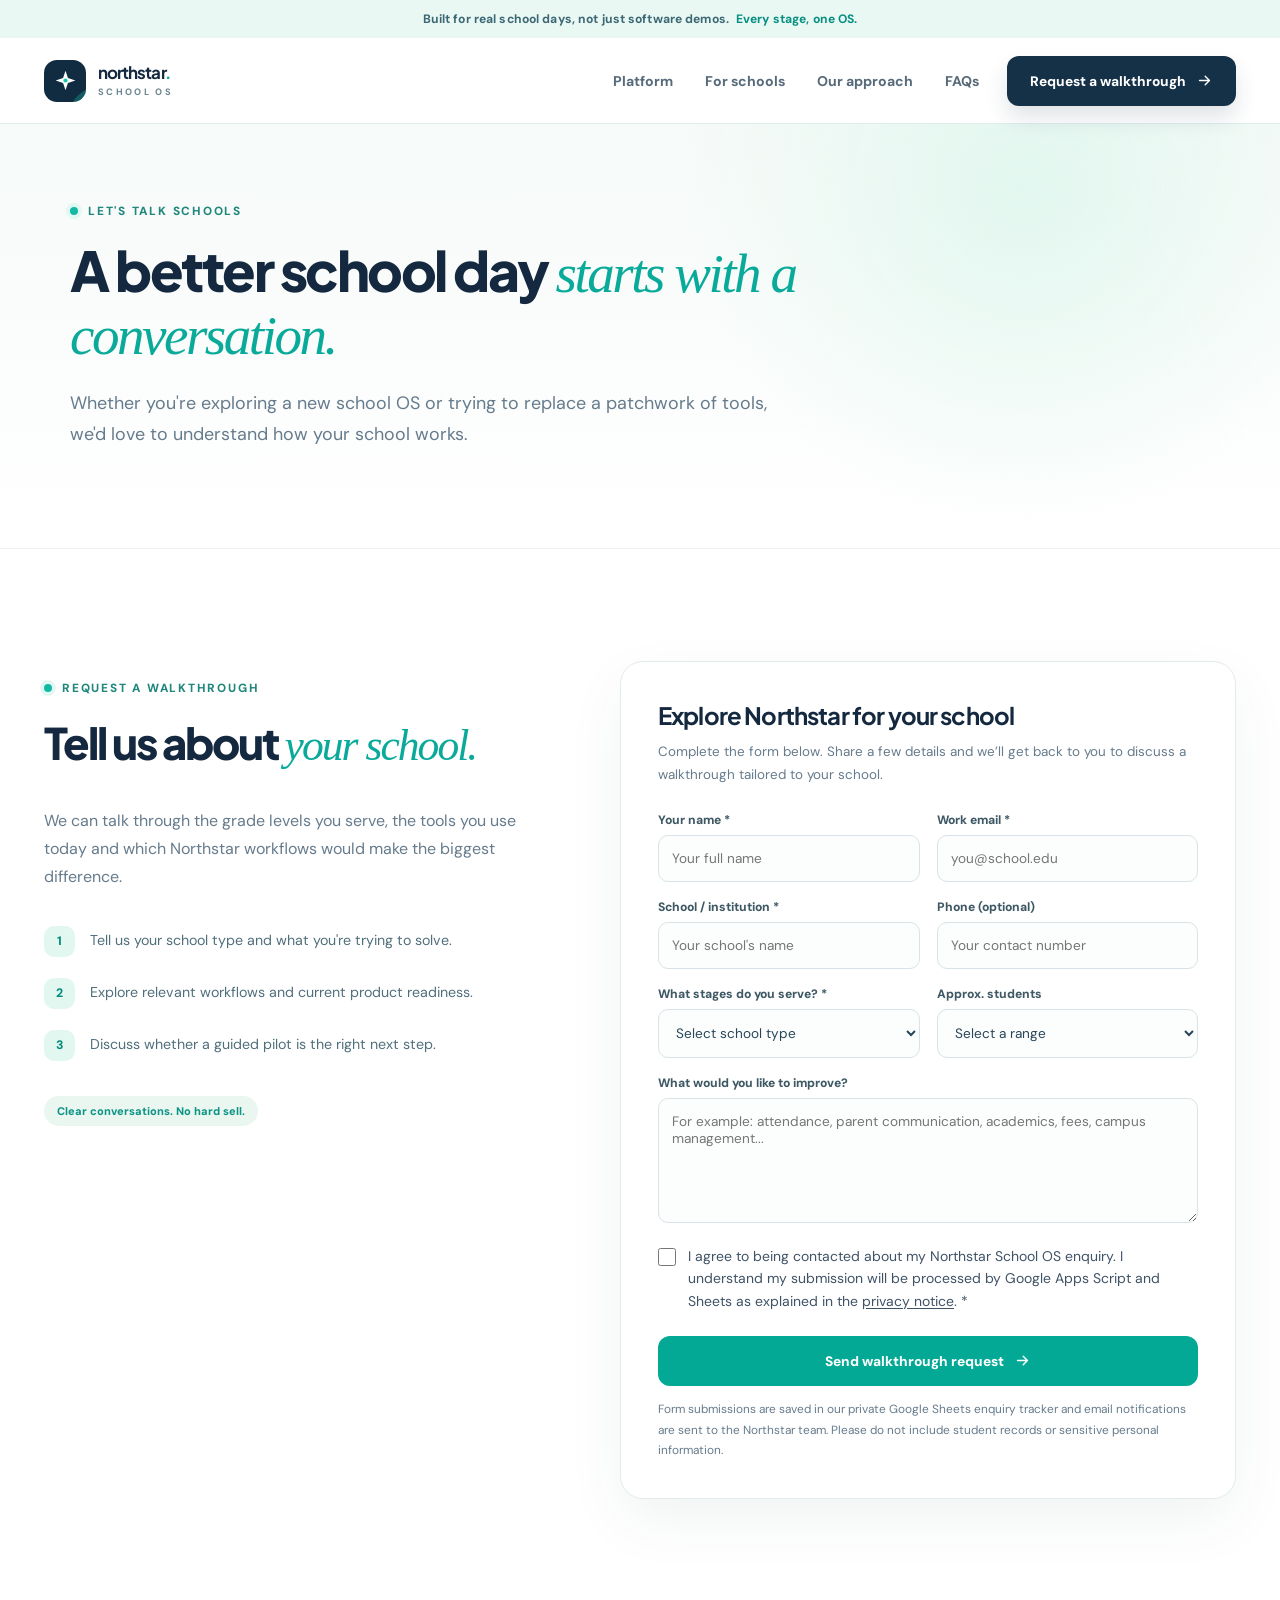
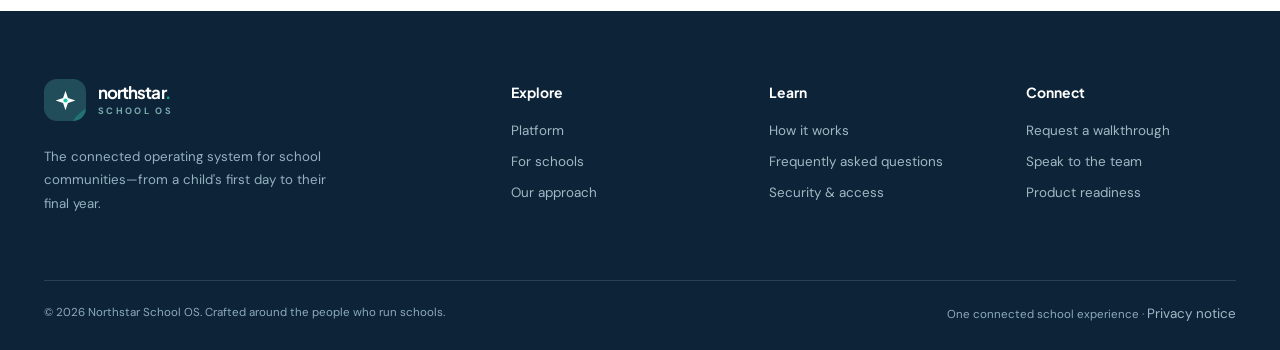
==== commit 3f2eea9a: "Use Google Sheets lead receiver instead of FormSubmit" ====
--- a/contact.html
+++ b/contact.html
@@ -1,8 +1,4 @@
 <!doctype html><html lang="en"><head><meta charset="utf-8"><meta name="viewport" content="width=device-width, initial-scale=1"><meta name="theme-color" content="#14283f"><meta name="description" content="Explore Northstar School OS with a walkthrough conversation tailored to your school."><title>Request a Walkthrough | Northstar School OS</title><link rel="icon" type="image/svg+xml" href="assets/favicon.svg"><link rel="stylesheet" href="assets/styles.css"><script src="assets/site.js" defer></script></head><body><div class="topbar">Built for real school days, not just software demos. <span>Every stage, one OS.</span></div>
 <header class="nav-wrap"><nav class="nav container" aria-label="Main navigation"><a class="logo" href="index.html" aria-label="Northstar School OS home"><span class="logo-mark"><svg width="23" height="23" viewBox="0 0 24 24" fill="none" aria-hidden="true"><path d="M12 1.7 14.55 9.45 22.3 12l-7.75 2.55L12 22.3l-2.55-7.75L1.7 12l7.75-2.55L12 1.7Z" fill="currentColor"/><circle cx="12" cy="12" r="2.2" fill="#17c7a9"/></svg></span><span class="logo-copy"><strong>northstar<span style="color:#10a994">.</span></strong><small>SCHOOL OS</small></span></a><div class="nav-links"><a href="platform.html" class="">Platform</a><a href="schools.html" class="">For schools</a><a href="approach.html" class="">Our approach</a><a href="index.html#faqs" class="">FAQs</a></div><div class="nav-actions"><a class="btn primary" href="contact.html">Request a walkthrough <svg width="18" height="18" viewBox="0 0 24 24" fill="none" stroke="currentColor" stroke-width="2" stroke-linecap="round" stroke-linejoin="round" aria-hidden="true"><path d="M5 12h14m-6-6 6 6-6 6"/></svg></a></div><button class="mobile-menu-btn" aria-label="Open menu" aria-expanded="false" aria-controls="mobile-menu" id="menu-toggle"><svg width="22" height="22" viewBox="0 0 24 24" fill="none" stroke="currentColor" stroke-width="2" stroke-linecap="round"><path d="M4 7h16M4 12h16M4 17h16"/></svg></button></nav><div id="mobile-menu" class="mobile-menu" aria-label="Mobile navigation"><a href="platform.html" class="">Platform</a><a href="schools.html" class="">For schools</a><a href="approach.html" class="">Our approach</a><a href="index.html#faqs" class="">FAQs</a><a class="btn primary" href="contact.html">Request a walkthrough <svg width="18" height="18" viewBox="0 0 24 24" fill="none" stroke="currentColor" stroke-width="2" stroke-linecap="round" stroke-linejoin="round" aria-hidden="true"><path d="M5 12h14m-6-6 6 6-6 6"/></svg></a></div></header><main id="main"><section class="page-hero compact"><div class="container"><span class="eyebrow">Let's talk schools</span><h1>A better school day <span class="serif">starts with a conversation.</span></h1><p>Whether you're exploring a new school OS or trying to replace a patchwork of tools, we'd love to understand how your school works.</p></div></section>
-<section class="section"><div class="container contact-grid"><div class="contact-aside"><span class="eyebrow">Request a walkthrough</span><h2>Tell us about <span class="serif">your school.</span></h2><p>We can talk through the grade levels you serve, the tools you use today and which Northstar workflows would make the biggest difference.</p><div class="contact-steps"><div><i>1</i><p>Tell us your school type and what you're trying to solve.</p></div><div><i>2</i><p>Explore relevant workflows and current product readiness.</p></div><div><i>3</i><p>Discuss whether a guided pilot is the right next step.</p></div></div><span class="label-chip">Clear conversations. No hard sell.</span></div><div class="contact-form"><h3>Explore Northstar for your school</h3><p class="form-intro">Complete the form below. Share a few details and we’ll get back to you to discuss a walkthrough tailored to your school.</p><form id="enquiry-form" method="POST" action="https://formsubmit.co/enquire@northstaros.com">
-<input type="hidden" name="_subject" value="Northstar School OS — New walkthrough enquiry">
-<input type="hidden" name="_template" value="table">
-<input type="hidden" name="_url" value="https://vinayraghavendran16.github.io/northstar-school-os-website/contact.html">
-<input type="hidden" name="_next" value="https://vinayraghavendran16.github.io/northstar-school-os-website/thanks.html">
-<div class="spam-trap" aria-hidden="true"><label for="northstar-hp">Leave blank</label><input type="text" id="northstar-hp" name="_honey" tabindex="-1" autocomplete="off"></div><div class="form-grid"><div class="field"><label for="fullName">Your name *</label><input required id="fullName" name="fullName" autocomplete="name" placeholder="Your full name" maxlength="100"></div><div class="field"><label for="workEmail">Work email *</label><input required type="email" id="workEmail" name="email" autocomplete="email" placeholder="you@school.edu" maxlength="150"></div><div class="field"><label for="schoolName">School / institution *</label><input required id="schoolName" name="schoolName" placeholder="Your school's name" maxlength="140"></div><div class="field"><label for="phone">Phone (optional)</label><input type="tel" id="phone" name="phone" autocomplete="tel" placeholder="Your contact number" maxlength="25"></div><div class="field"><label for="schoolType">What stages do you serve? *</label><select required id="schoolType" name="schoolType"><option value="" disabled selected>Select school type</option><option>Preschool / early years</option><option>Primary school</option><option>Middle / secondary</option><option>K–12 / all-through school</option><option>School group / multiple campuses</option><option>Other</option></select></div><div class="field"><label for="studentCount">Approx. students</label><select id="studentCount" name="studentCount"><option value="">Select a range</option><option>Under 200</option><option>200–500</option><option>501–1,000</option><option>1,001–3,000</option><option>3,000+</option></select></div><div class="field full"><label for="needs">What would you like to improve?</label><textarea id="needs" name="needs" maxlength="1600" placeholder="For example: attendance, parent communication, academics, fees, campus management..."></textarea></div></div><div class="consent-box"><input type="checkbox" name="contactConsent" id="contactConsent" value="Agreed" required><label for="contactConsent">I agree to being contacted about my Northstar School OS enquiry. I understand my submission will be processed through a third-party form service as explained in the <a href="privacy.html">privacy notice</a>. *</label></div><div class="form-foot"><button class="btn green" type="submit">Send walkthrough request <svg width="18" height="18" viewBox="0 0 24 24" fill="none" stroke="currentColor" stroke-width="2" stroke-linecap="round" stroke-linejoin="round" aria-hidden="true"><path d="M5 12h14m-6-6 6 6-6 6"/></svg></button><p>Form submissions are processed by FormSubmit for email delivery. Please do not include student records or sensitive personal information.</p></div><div class="form-message" id="form-message" role="status" aria-live="polite"></div></form></div></div></section></main><footer class="footer"><div class="container"><div class="footer-grid"><div><a class="logo" href="index.html" aria-label="Northstar School OS home"><span class="logo-mark"><svg width="23" height="23" viewBox="0 0 24 24" fill="none" aria-hidden="true"><path d="M12 1.7 14.55 9.45 22.3 12l-7.75 2.55L12 22.3l-2.55-7.75L1.7 12l7.75-2.55L12 1.7Z" fill="currentColor"/><circle cx="12" cy="12" r="2.2" fill="#17c7a9"/></svg></span><span class="logo-copy"><strong>northstar<span style="color:#10a994">.</span></strong><small>SCHOOL OS</small></span></a><p class="footer-about">The connected operating system for school communities—from a child's first day to their final year.</p></div><div><h4>Explore</h4><a href="platform.html">Platform</a><a href="schools.html">For schools</a><a href="approach.html">Our approach</a></div><div><h4>Learn</h4><a href="index.html#how-it-works">How it works</a><a href="index.html#faqs">Frequently asked questions</a><a href="platform.html#security">Security & access</a></div><div><h4>Connect</h4><a href="contact.html">Request a walkthrough</a><a href="contact.html">Speak to the team</a><a href="platform.html#roadmap">Product readiness</a></div></div><div class="footer-bottom"><span>© <span id="year">2026</span> Northstar School OS. Crafted around the people who run schools.</span><span>One connected school experience · <a href="privacy.html">Privacy notice</a></span></div></div></footer></body></html>+<section class="section"><div class="container contact-grid"><div class="contact-aside"><span class="eyebrow">Request a walkthrough</span><h2>Tell us about <span class="serif">your school.</span></h2><p>We can talk through the grade levels you serve, the tools you use today and which Northstar workflows would make the biggest difference.</p><div class="contact-steps"><div><i>1</i><p>Tell us your school type and what you're trying to solve.</p></div><div><i>2</i><p>Explore relevant workflows and current product readiness.</p></div><div><i>3</i><p>Discuss whether a guided pilot is the right next step.</p></div></div><span class="label-chip">Clear conversations. No hard sell.</span></div><div class="contact-form"><h3>Explore Northstar for your school</h3><p class="form-intro">Complete the form below. Share a few details and we’ll get back to you to discuss a walkthrough tailored to your school.</p><form id="enquiry-form" method="POST" action="https://script.google.com/macros/s/AKfycbwglD19whq0vZ1Y7mV9OeLg2qv6ABMemZykAZ-f144gqA8SE26-0oazCG3f2-Pgl36a0g/exec">
+<div class="spam-trap" aria-hidden="true"><label for="northstar-hp">Leave blank</label><input type="text" id="northstar-hp" name="_honey" tabindex="-1" autocomplete="off"></div><div class="form-grid"><div class="field"><label for="fullName">Your name *</label><input required id="fullName" name="fullName" autocomplete="name" placeholder="Your full name" maxlength="100"></div><div class="field"><label for="workEmail">Work email *</label><input required type="email" id="workEmail" name="email" autocomplete="email" placeholder="you@school.edu" maxlength="150"></div><div class="field"><label for="schoolName">School / institution *</label><input required id="schoolName" name="schoolName" placeholder="Your school's name" maxlength="140"></div><div class="field"><label for="phone">Phone (optional)</label><input type="tel" id="phone" name="phone" autocomplete="tel" placeholder="Your contact number" maxlength="25"></div><div class="field"><label for="schoolType">What stages do you serve? *</label><select required id="schoolType" name="schoolType"><option value="" disabled selected>Select school type</option><option>Preschool / early years</option><option>Primary school</option><option>Middle / secondary</option><option>K–12 / all-through school</option><option>School group / multiple campuses</option><option>Other</option></select></div><div class="field"><label for="studentCount">Approx. students</label><select id="studentCount" name="studentCount"><option value="">Select a range</option><option>Under 200</option><option>200–500</option><option>501–1,000</option><option>1,001–3,000</option><option>3,000+</option></select></div><div class="field full"><label for="needs">What would you like to improve?</label><textarea id="needs" name="needs" maxlength="1600" placeholder="For example: attendance, parent communication, academics, fees, campus management..."></textarea></div></div><div class="consent-box"><input type="checkbox" name="contactConsent" id="contactConsent" value="Agreed" required><label for="contactConsent">I agree to being contacted about my Northstar School OS enquiry. I understand my submission will be processed by Google Apps Script and Sheets as explained in the <a href="privacy.html">privacy notice</a>. *</label></div><div class="form-foot"><button class="btn green" type="submit">Send walkthrough request <svg width="18" height="18" viewBox="0 0 24 24" fill="none" stroke="currentColor" stroke-width="2" stroke-linecap="round" stroke-linejoin="round" aria-hidden="true"><path d="M5 12h14m-6-6 6 6-6 6"/></svg></button><p>Form submissions are saved in our private Google Sheets enquiry tracker and email notifications are sent to the Northstar team. Please do not include student records or sensitive personal information.</p></div><div class="form-message" id="form-message" role="status" aria-live="polite"></div></form></div></div></section></main><footer class="footer"><div class="container"><div class="footer-grid"><div><a class="logo" href="index.html" aria-label="Northstar School OS home"><span class="logo-mark"><svg width="23" height="23" viewBox="0 0 24 24" fill="none" aria-hidden="true"><path d="M12 1.7 14.55 9.45 22.3 12l-7.75 2.55L12 22.3l-2.55-7.75L1.7 12l7.75-2.55L12 1.7Z" fill="currentColor"/><circle cx="12" cy="12" r="2.2" fill="#17c7a9"/></svg></span><span class="logo-copy"><strong>northstar<span style="color:#10a994">.</span></strong><small>SCHOOL OS</small></span></a><p class="footer-about">The connected operating system for school communities—from a child's first day to their final year.</p></div><div><h4>Explore</h4><a href="platform.html">Platform</a><a href="schools.html">For schools</a><a href="approach.html">Our approach</a></div><div><h4>Learn</h4><a href="index.html#how-it-works">How it works</a><a href="index.html#faqs">Frequently asked questions</a><a href="platform.html#security">Security & access</a></div><div><h4>Connect</h4><a href="contact.html">Request a walkthrough</a><a href="contact.html">Speak to the team</a><a href="platform.html#roadmap">Product readiness</a></div></div><div class="footer-bottom"><span>© <span id="year">2026</span> Northstar School OS. Crafted around the people who run schools.</span><span>One connected school experience · <a href="privacy.html">Privacy notice</a></span></div></div></footer></body></html>
